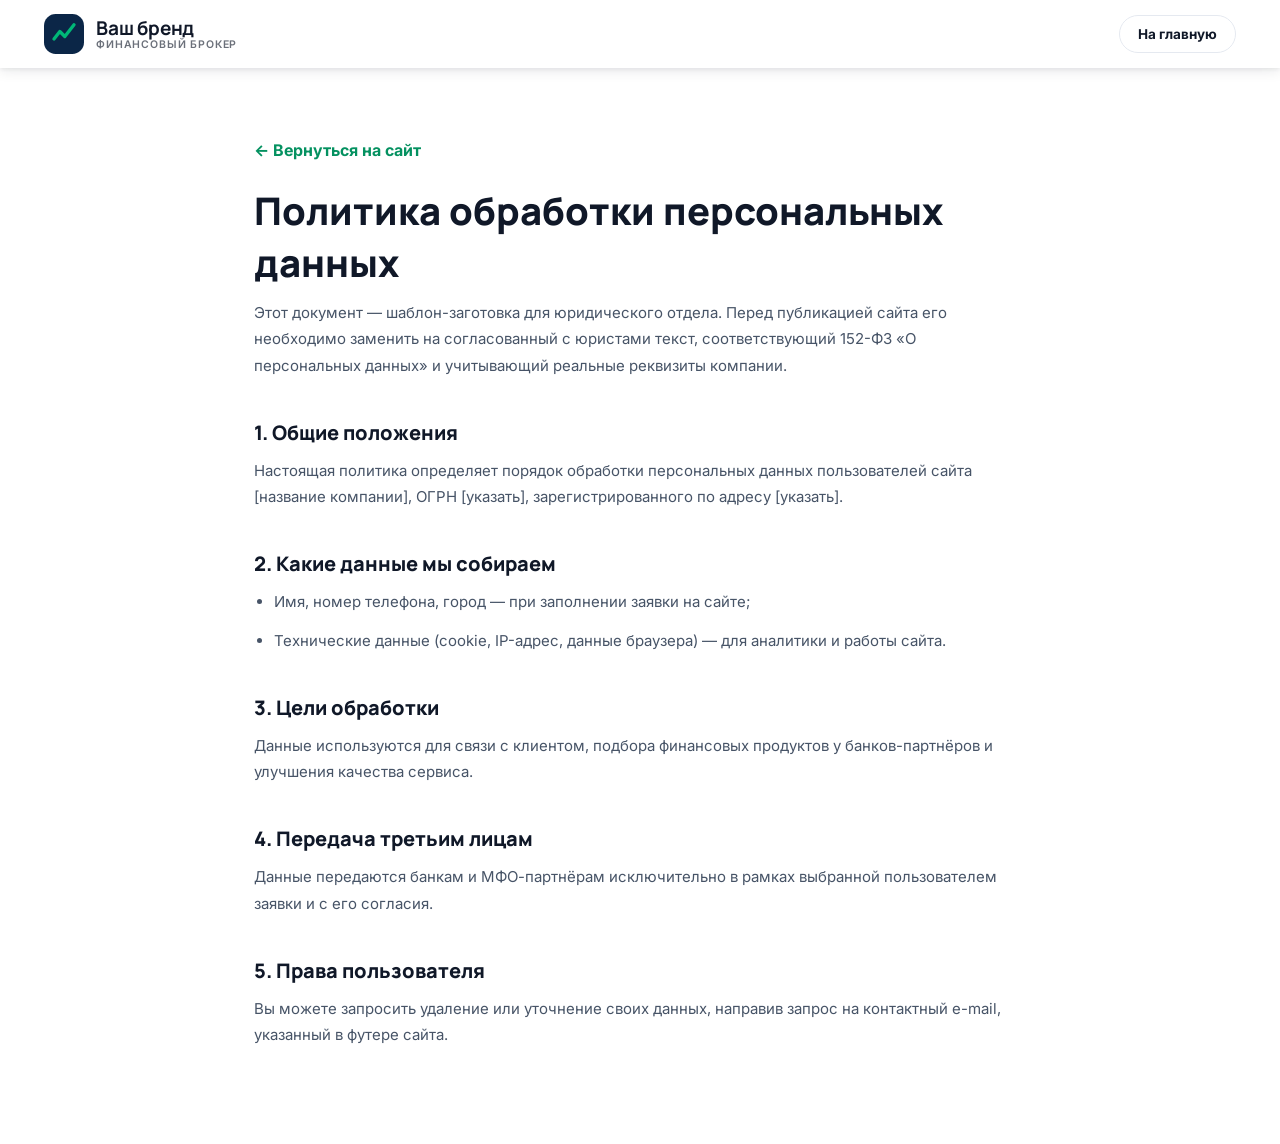
==== privacy.html @ 5a0577ce "Add brokerage website landing page Modern, functional landing page for a financial brokerage: intera" ====
<!doctype html>
<html lang="ru">
<head>
<meta charset="UTF-8">
<meta name="viewport" content="width=device-width, initial-scale=1">
<title>Политика конфиденциальности — Ваш бренд</title>
<meta name="robots" content="noindex">
<link href="https://fonts.googleapis.com/css2?family=Inter:wght@400;500;600;700;800&family=Manrope:wght@700;800&display=swap" rel="stylesheet">
<link rel="stylesheet" href="assets/css/styles.css">
<style>
  .legal-wrap{ max-width:820px; margin:0 auto; padding: calc(var(--header-h) + 56px) 24px 96px; }
  .legal-wrap h1{ font-family:var(--ff-heading); font-size:clamp(28px,4vw,38px); font-weight:800; }
  .legal-wrap h2{ font-family:var(--ff-heading); font-size:20px; font-weight:800; margin-top:40px; }
  .legal-wrap p, .legal-wrap li{ color:var(--c-text-soft); line-height:1.75; font-size:15px; margin-top:12px; }
  .legal-wrap ul{ padding-left:20px; list-style:disc; }
  .legal-back{ display:inline-flex; align-items:center; gap:8px; font-weight:700; color:var(--c-accent-dark); margin-bottom:24px; }
</style>
</head>
<body>
<header class="site-header is-scrolled">
  <div class="container">
    <a href="index.html" class="brand">
      <svg class="brand-mark" viewBox="0 0 48 48" aria-hidden="true"><rect width="48" height="48" rx="14" fill="#0b2647"/><path d="M12 30l7-9 6 6 11-14" stroke="#00b877" stroke-width="4" fill="none" stroke-linecap="round" stroke-linejoin="round"/></svg>
      <span class="brand-name"><b>Ваш бренд</b><span>финансовый брокер</span></span>
    </a>
    <a href="index.html" class="btn btn-ghost btn-sm">На главную</a>
  </div>
</header>

<div class="legal-wrap">
  <a href="index.html" class="legal-back">← Вернуться на сайт</a>
  <h1>Политика обработки персональных данных</h1>
  <p>Этот документ — шаблон-заготовка для юридического отдела. Перед публикацией сайта его необходимо заменить на согласованный с юристами текст, соответствующий 152-ФЗ «О персональных данных» и учитывающий реальные реквизиты компании.</p>

  <h2 id="consent">1. Общие положения</h2>
  <p>Настоящая политика определяет порядок обработки персональных данных пользователей сайта [название компании], ОГРН [указать], зарегистрированного по адресу [указать].</p>

  <h2>2. Какие данные мы собираем</h2>
  <ul>
    <li>Имя, номер телефона, город — при заполнении заявки на сайте;</li>
    <li>Технические данные (cookie, IP-адрес, данные браузера) — для аналитики и работы сайта.</li>
  </ul>

  <h2>3. Цели обработки</h2>
  <p>Данные используются для связи с клиентом, подбора финансовых продуктов у банков-партнёров и улучшения качества сервиса.</p>

  <h2>4. Передача третьим лицам</h2>
  <p>Данные передаются банкам и МФО-партнёрам исключительно в рамках выбранной пользователем заявки и с его согласия.</p>

  <h2>5. Права пользователя</h2>
  <p>Вы можете запросить удаление или уточнение своих данных, направив запрос на контактный e-mail, указанный в футере сайта.</p>
</div>
</body>
</html>
---- assets/css/styles.css ----
/* ==========================================================================
   Design tokens
   ========================================================================== */
:root{
  --c-bg: #ffffff;
  --c-bg-alt: #f5f7fb;
  --c-surface: #ffffff;
  --c-border: #e5e9f0;
  --c-text: #101828;
  --c-text-soft: #475467;
  --c-text-mute: #667085;

  --c-primary: #0b2647;
  --c-primary-soft: #12365f;
  --c-accent: #00b877;
  --c-accent-dark: #049160;
  --c-gold: #f2a900;
  --c-danger: #e0483e;

  --c-primary-rgb: 11,38,71;
  --c-accent-rgb: 0,184,119;

  --shadow-sm: 0 1px 2px rgba(16,24,40,.06), 0 1px 3px rgba(16,24,40,.08);
  --shadow-md: 0 4px 12px rgba(16,24,40,.08), 0 2px 4px rgba(16,24,40,.06);
  --shadow-lg: 0 12px 32px rgba(16,24,40,.14), 0 4px 10px rgba(16,24,40,.08);
  --shadow-glow: 0 0 0 4px rgba(0,184,119,.14);

  --radius-sm: 8px;
  --radius-md: 14px;
  --radius-lg: 22px;
  --radius-full: 999px;

  --ff-heading: 'Manrope', 'Inter', system-ui, -apple-system, sans-serif;
  --ff-body: 'Inter', system-ui, -apple-system, sans-serif;

  --container: 1240px;
  --header-h: 84px;

  --ease: cubic-bezier(.22,1,.36,1);
}

:root[data-theme="dark"]{
  --c-bg: #0a1220;
  --c-bg-alt: #0e1a2e;
  --c-surface: #101d33;
  --c-border: #1e2f4a;
  --c-text: #eef2f8;
  --c-text-soft: #b3c0d3;
  --c-text-mute: #8494ac;

  --shadow-sm: 0 1px 2px rgba(0,0,0,.3);
  --shadow-md: 0 4px 16px rgba(0,0,0,.35);
  --shadow-lg: 0 16px 40px rgba(0,0,0,.45);
}

@media (prefers-color-scheme: dark){
  :root:not([data-theme="light"]){
    --c-bg: #0a1220;
    --c-bg-alt: #0e1a2e;
    --c-surface: #101d33;
    --c-border: #1e2f4a;
    --c-text: #eef2f8;
    --c-text-soft: #b3c0d3;
    --c-text-mute: #8494ac;
    --shadow-sm: 0 1px 2px rgba(0,0,0,.3);
    --shadow-md: 0 4px 16px rgba(0,0,0,.35);
    --shadow-lg: 0 16px 40px rgba(0,0,0,.45);
  }
}

/* ==========================================================================
   Reset
   ========================================================================== */
*,*::before,*::after{ box-sizing: border-box; }
html{ scroll-behavior: smooth; }
body{
  margin:0;
  font-family: var(--ff-body);
  color: var(--c-text);
  background: var(--c-bg);
  -webkit-font-smoothing: antialiased;
  transition: background-color .3s var(--ease), color .3s var(--ease);
}
img,svg{ display:block; max-width:100%; }
a{ color: inherit; text-decoration:none; }
ul{ list-style:none; margin:0; padding:0; }
button{ font: inherit; cursor:pointer; border:none; background:none; color:inherit; }
input,select,textarea{ font: inherit; color: inherit; }
h1,h2,h3,h4,p{ margin:0; }
.container{ max-width: var(--container); margin-inline:auto; padding-inline: 24px; }

@media (prefers-reduced-motion: reduce){
  *{ animation-duration: .001ms !important; animation-iteration-count:1 !important; transition-duration:.001ms !important; scroll-behavior:auto !important; }
}

.skip-link{
  position:absolute; left:12px; top:-60px; z-index:1000;
  background:var(--c-accent); color:#fff; padding:12px 18px; border-radius:var(--radius-sm);
  transition: top .25s var(--ease);
  font-weight:600;
}
.skip-link:focus{ top:12px; }

/* ==========================================================================
   Typography helpers
   ========================================================================== */
.eyebrow{
  display:inline-flex; align-items:center; gap:8px;
  font-size:13px; font-weight:700; letter-spacing:.06em; text-transform:uppercase;
  color: var(--c-accent-dark);
  background: rgba(var(--c-accent-rgb),.1);
  padding:7px 14px; border-radius: var(--radius-full);
}
:root[data-theme="dark"] .eyebrow, @media (prefers-color-scheme: dark){ .eyebrow{ color:#3fe3a4; } }

h2.section-title{
  font-family: var(--ff-heading);
  font-size: clamp(28px, 4vw, 42px);
  line-height:1.15;
  font-weight: 800;
  letter-spacing:-.02em;
  color: var(--c-text);
  margin-top:14px;
}
.section-lead{
  font-size: 17px;
  color: var(--c-text-soft);
  max-width: 620px;
  line-height:1.6;
  margin-top:14px;
}
.section-head{
  max-width: 720px;
  margin-bottom: 52px;
}
.section-head.center{ margin-inline:auto; text-align:center; }
.section-head.center .section-lead{ margin-inline:auto; }

section{ padding: 96px 0; position:relative; }
@media (max-width:720px){ section{ padding:64px 0; } }

/* ==========================================================================
   Buttons
   ========================================================================== */
.btn{
  display:inline-flex; align-items:center; justify-content:center; gap:10px;
  padding:15px 26px; border-radius: var(--radius-full);
  font-weight:700; font-size:15px; white-space:nowrap;
  transition: transform .25s var(--ease), box-shadow .25s var(--ease), background-color .2s, color .2s;
  will-change: transform;
}
.btn:active{ transform: scale(.97); }
.btn-primary{
  background: var(--c-accent); color:#fff;
  box-shadow: 0 8px 20px rgba(var(--c-accent-rgb),.35);
}
.btn-primary:hover{ background: var(--c-accent-dark); box-shadow: 0 10px 26px rgba(var(--c-accent-rgb),.45); transform: translateY(-2px); }
.btn-ghost{
  background: transparent; color: var(--c-text); border:1.5px solid var(--c-border);
}
.btn-ghost:hover{ border-color: var(--c-accent); color: var(--c-accent-dark); }
.btn-light{ background: rgba(255,255,255,.14); color:#fff; border:1.5px solid rgba(255,255,255,.35); }
.btn-light:hover{ background: rgba(255,255,255,.22); }
.btn-sm{ padding:10px 18px; font-size:13.5px; }
.btn-block{ width:100%; }
.btn[disabled]{ opacity:.55; cursor:not-allowed; transform:none !important; }

.icon{ width:1em; height:1em; stroke: currentColor; fill:none; stroke-width:1.8; stroke-linecap:round; stroke-linejoin:round; flex-shrink:0; }

/* ==========================================================================
   Header
   ========================================================================== */
.site-header{
  position: fixed; inset-inline:0; top:0; z-index:900;
  height: var(--header-h);
  display:flex; align-items:center;
  background: rgba(var(--c-primary-rgb),0);
  transition: background-color .35s var(--ease), box-shadow .35s var(--ease), height .3s var(--ease), backdrop-filter .3s;
}
.site-header .container{ display:flex; align-items:center; justify-content:space-between; gap:24px; width:100%; }
.site-header.is-scrolled{
  height: 68px;
  background: rgba(10,18,32,.72);
  backdrop-filter: blur(14px) saturate(140%);
  box-shadow: var(--shadow-md);
}
:root:not([data-theme="dark"]) .site-header.is-scrolled{ background: rgba(255,255,255,.78); }

.brand{ display:flex; align-items:center; gap:12px; font-weight:800; font-size:19px; color:#fff; letter-spacing:-.01em; }
.site-header:not(.is-scrolled) .brand{ color:#fff; }
.site-header.is-scrolled .brand{ color: var(--c-text); }
.brand-mark{ width:40px; height:40px; flex-shrink:0; }
.brand-name{ display:flex; flex-direction:column; line-height:1.1; }
.brand-name b{ font-family: var(--ff-heading); }
.brand-name span{ font-size:10.5px; font-weight:600; letter-spacing:.08em; text-transform:uppercase; opacity:.62; }

.nav-desktop{ display:flex; align-items:center; gap:2px; }
.nav-desktop a{
  padding:10px 15px; border-radius: var(--radius-full); font-size:14.5px; font-weight:600;
  color: rgba(255,255,255,.86); transition: background-color .2s, color .2s;
}
.site-header.is-scrolled .nav-desktop a{ color: var(--c-text-soft); }
.nav-desktop a:hover{ background: rgba(255,255,255,.12); color:#fff; }
.site-header.is-scrolled .nav-desktop a:hover{ background: rgba(var(--c-accent-rgb),.1); color: var(--c-accent-dark); }

.header-actions{ display:flex; align-items:center; gap:10px; }
.header-phone{ display:flex; flex-direction:column; align-items:flex-end; margin-right:6px; }
.header-phone a{ font-weight:800; font-size:15px; color:#fff; }
.site-header.is-scrolled .header-phone a{ color: var(--c-text); }
.header-phone small{ font-size:11px; color:rgba(255,255,255,.65); }
.site-header.is-scrolled .header-phone small{ color: var(--c-text-mute); }

.theme-toggle, .menu-toggle{
  width:42px; height:42px; border-radius:50%;
  display:flex; align-items:center; justify-content:center;
  color:#fff; background: rgba(255,255,255,.12);
  transition: background-color .2s;
}
.site-header.is-scrolled .theme-toggle, .site-header.is-scrolled .menu-toggle{ color: var(--c-text); background: rgba(var(--c-primary-rgb),.06); }
.theme-toggle:hover, .menu-toggle:hover{ background: rgba(255,255,255,.22); }
.site-header.is-scrolled .theme-toggle:hover, .site-header.is-scrolled .menu-toggle:hover{ background: rgba(var(--c-primary-rgb),.12); }
.theme-toggle .icon-moon{ display:none; }
:root[data-theme="dark"] .theme-toggle .icon-sun{ display:none; }
:root[data-theme="dark"] .theme-toggle .icon-moon{ display:block; }

.menu-toggle{ display:none; }

.scroll-progress{ position: fixed; top:0; left:0; height:3px; background: linear-gradient(90deg, var(--c-accent), var(--c-gold)); z-index:1000; width:0%; }

/* Mobile nav */
.nav-mobile{
  position: fixed; inset:0; z-index:950; background: var(--c-bg);
  display:flex; flex-direction:column; padding: 24px;
  transform: translateY(-100%); transition: transform .4s var(--ease);
}
.nav-mobile.is-open{ transform: translateY(0); }
.nav-mobile-top{ display:flex; justify-content:space-between; align-items:center; margin-bottom:32px; }
.nav-mobile a{ font-size:22px; font-weight:700; padding:14px 0; border-bottom:1px solid var(--c-border); }
.nav-mobile .header-phone{ align-items:flex-start; margin-top:24px; }
.nav-mobile .header-phone a{ color:var(--c-text); font-size:20px; }
.nav-mobile .header-phone small{ color: var(--c-text-mute); }

@media (max-width: 960px){
  .nav-desktop, .header-phone{ display:none; }
  .menu-toggle{ display:flex; }
}
@media (max-width: 560px){
  .header-apply-btn{ display:none; }
}

/* ==========================================================================
   Hero
   ========================================================================== */
.hero{
  position:relative; overflow:hidden;
  padding: calc(var(--header-h) + 64px) 0 100px;
  background: radial-gradient(ellipse 120% 90% at 20% -10%, #163a63 0%, var(--c-primary) 46%, #061426 100%);
  color:#fff;
}
.hero-blob{ position:absolute; border-radius:50%; filter: blur(70px); opacity:.35; pointer-events:none; }
.hero-blob.b1{ width:520px; height:520px; background: var(--c-accent); top:-160px; right:-120px; animation: float1 14s ease-in-out infinite; }
.hero-blob.b2{ width:380px; height:380px; background: var(--c-gold); bottom:-140px; left:-80px; opacity:.22; animation: float2 18s ease-in-out infinite; }
@keyframes float1{ 0%,100%{ transform:translate(0,0);} 50%{ transform:translate(-30px,40px);} }
@keyframes float2{ 0%,100%{ transform:translate(0,0);} 50%{ transform:translate(40px,-30px);} }

.hero .container{ display:grid; grid-template-columns: 1.1fr .9fr; gap:56px; align-items:center; position:relative; z-index:2; }
@media (max-width: 960px){
  .hero .container{ grid-template-columns: 1fr; gap:40px; }
  .hero-panel{ max-width: 460px; }
}
.hero-copy h1{
  font-family: var(--ff-heading); font-weight:800; letter-spacing:-.03em;
  font-size: clamp(34px, 4.6vw, 58px); line-height:1.08; margin-top:20px;
}
.hero-copy h1 em{ font-style:normal; color: #3fe3a4; background: linear-gradient(180deg, transparent 62%, rgba(63,227,164,.35) 62%); }
.hero-copy p{ margin-top:22px; font-size:18px; line-height:1.65; color: rgba(255,255,255,.82); max-width: 540px; }
.hero-cta{ display:flex; gap:14px; margin-top:34px; flex-wrap:wrap; }
.hero-trust{ display:flex; gap:28px; margin-top:44px; flex-wrap:wrap; }
.hero-trust div{ display:flex; flex-direction:column; }
.hero-trust b{ font-family: var(--ff-heading); font-size:26px; font-weight:800; color:#fff; }
.hero-trust span{ font-size:13px; color: rgba(255,255,255,.6); margin-top:2px; }

.hero-panel{
  background: rgba(255,255,255,.06); border:1px solid rgba(255,255,255,.14);
  border-radius: var(--radius-lg); padding:28px; backdrop-filter: blur(18px);
  box-shadow: var(--shadow-lg);
  animation: rise .9s var(--ease) both;
}
@keyframes rise{ from{ opacity:0; transform: translateY(24px);} to{ opacity:1; transform:translateY(0);} }
.hero-panel-head{ display:flex; align-items:center; justify-content:space-between; margin-bottom:18px; }
.hero-panel-head span{ font-size:13px; color:rgba(255,255,255,.6); font-weight:600; }
.hero-panel-row{ display:flex; align-items:center; justify-content:space-between; padding:14px 0; border-bottom:1px dashed rgba(255,255,255,.14); }
.hero-panel-row:last-of-type{ border-bottom:none; }
.hero-panel-row .name{ display:flex; align-items:center; gap:12px; font-weight:700; font-size:14.5px; }
.hero-panel-row .badge{
  width:38px; height:38px; border-radius:11px; display:flex; align-items:center; justify-content:center;
  background: rgba(255,255,255,.1); color:#3fe3a4;
}
.hero-panel-row .rate{ font-weight:800; color:#3fe3a4; font-size:14.5px; }
.hero-panel-foot{ margin-top:18px; display:flex; align-items:center; gap:10px; font-size:13px; color: rgba(255,255,255,.65); }
.hero-panel-foot .icon{ color:#3fe3a4; }

/* ==========================================================================
   Marquee / trust strip
   ========================================================================== */
.trust-strip{ background: var(--c-bg-alt); padding: 28px 0; border-bottom:1px solid var(--c-border); overflow:hidden; }
.trust-strip p{ text-align:center; font-size:12.5px; font-weight:700; letter-spacing:.08em; text-transform:uppercase; color: var(--c-text-mute); margin-bottom:18px; }
.marquee{ display:flex; width:max-content; gap:64px; animation: scroll-x 32s linear infinite; }
.marquee-group{ display:flex; gap:64px; align-items:center; }
.marquee-item{ display:flex; align-items:center; gap:10px; font-weight:800; font-size:15px; color: var(--c-text-mute); white-space:nowrap; }
.marquee-item .icon{ width:20px; height:20px; color: var(--c-accent); }
@keyframes scroll-x{ from{ transform: translateX(0);} to{ transform: translateX(-50%);} }
.trust-strip:hover .marquee{ animation-play-state: paused; }

/* ==========================================================================
   Stats
   ========================================================================== */
.stats{ padding: 72px 0; }
.stats-grid{ display:grid; grid-template-columns:repeat(4,1fr); gap:24px; }
.stat-card{
  background: var(--c-surface); border:1px solid var(--c-border); border-radius: var(--radius-lg);
  padding:28px 24px; text-align:center; box-shadow: var(--shadow-sm);
  transition: transform .3s var(--ease), box-shadow .3s var(--ease);
}
.stat-card:hover{ transform: translateY(-6px); box-shadow: var(--shadow-md); }
.stat-card .num{ font-family: var(--ff-heading); font-size: clamp(30px,4vw,40px); font-weight:800; color: var(--c-accent-dark); }
.stat-card .lbl{ margin-top:8px; font-size:14px; color: var(--c-text-soft); font-weight:600; }
@media (max-width:860px){ .stats-grid{ grid-template-columns:repeat(2,1fr); } }

/* ==========================================================================
   Services
   ========================================================================== */
.services-grid{ display:grid; grid-template-columns: repeat(4,1fr); gap:22px; }
.service-card{
  background: var(--c-surface); border:1px solid var(--c-border); border-radius: var(--radius-lg);
  padding:30px 26px; box-shadow: var(--shadow-sm);
  transition: transform .35s var(--ease), box-shadow .35s var(--ease), border-color .3s;
  position:relative; overflow:hidden;
}
.service-card::before{
  content:""; position:absolute; inset:0; opacity:0; transition:opacity .3s;
  background: linear-gradient(160deg, rgba(var(--c-accent-rgb),.08), transparent 60%);
}
.service-card:hover{ transform: translateY(-8px); box-shadow: var(--shadow-md); border-color: rgba(var(--c-accent-rgb),.35); }
.service-card:hover::before{ opacity:1; }
.service-icon{
  width:54px; height:54px; border-radius:16px; display:flex; align-items:center; justify-content:center;
  background: linear-gradient(150deg, rgba(var(--c-accent-rgb),.14), rgba(var(--c-accent-rgb),.05));
  color: var(--c-accent-dark); margin-bottom:20px; position:relative; z-index:1;
}
.service-icon .icon{ width:26px; height:26px; }
.service-card h3{ font-family: var(--ff-heading); font-size:19px; font-weight:800; position:relative; z-index:1; }
.service-card p{ margin-top:10px; font-size:14.5px; color: var(--c-text-soft); line-height:1.6; position:relative; z-index:1; }
.service-card .service-link{ margin-top:16px; display:inline-flex; align-items:center; gap:6px; font-weight:700; font-size:14px; color: var(--c-accent-dark); position:relative; z-index:1; }
.service-card .service-link .icon{ width:16px; height:16px; transition: transform .25s var(--ease); }
.service-card:hover .service-link .icon{ transform: translateX(4px); }

@media (max-width:1080px){ .services-grid{ grid-template-columns:repeat(2,1fr);} }
@media (max-width:560px){ .services-grid{ grid-template-columns:1fr;} }

/* ==========================================================================
   Calculator
   ========================================================================== */
.calc-section{ background: var(--c-bg-alt); }
.calculator{
  display:grid; grid-template-columns: 1.05fr .95fr; gap:0;
  background: var(--c-surface); border-radius: var(--radius-lg); overflow:hidden;
  box-shadow: var(--shadow-lg); border:1px solid var(--c-border);
}
.calc-form{ padding:44px; }
.calc-field{ margin-bottom:30px; }
.calc-field-head{ display:flex; justify-content:space-between; align-items:baseline; margin-bottom:12px; }
.calc-field-head label{ font-weight:700; font-size:15px; }
.calc-field-head output{ font-family: var(--ff-heading); font-weight:800; color: var(--c-accent-dark); font-size:17px; }
input[type="range"]{
  width:100%; height:6px; border-radius:99px; background: var(--c-border);
  appearance:none; -webkit-appearance:none; outline:none;
}
input[type="range"]::-webkit-slider-thumb{
  -webkit-appearance:none; width:24px; height:24px; border-radius:50%;
  background: var(--c-accent); border:4px solid #fff; box-shadow: 0 2px 8px rgba(0,0,0,.25); cursor:pointer;
}
input[type="range"]::-moz-range-thumb{
  width:24px; height:24px; border-radius:50%; background: var(--c-accent); border:4px solid #fff; box-shadow: 0 2px 8px rgba(0,0,0,.25); cursor:pointer;
}
.calc-range-labels{ display:flex; justify-content:space-between; margin-top:8px; font-size:12.5px; color: var(--c-text-mute); }
.calc-type-toggle{ display:flex; gap:8px; margin-bottom:32px; flex-wrap:wrap; }
.calc-type-toggle button{
  padding:10px 16px; border-radius: var(--radius-full); border:1.5px solid var(--c-border); font-weight:700; font-size:13.5px;
  color: var(--c-text-soft); transition: all .2s;
}
.calc-type-toggle button.active{ background: var(--c-primary); border-color: var(--c-primary); color:#fff; }

.calc-result{
  background: linear-gradient(160deg, var(--c-primary) 0%, #06182e 100%);
  color:#fff; padding:44px; display:flex; flex-direction:column; justify-content:center; position:relative; overflow:hidden;
}
.calc-result::after{ content:""; position:absolute; width:280px; height:280px; background: var(--c-accent); opacity:.18; filter:blur(60px); border-radius:50%; top:-80px; right:-80px; }
.calc-result-main{ position:relative; z-index:1; }
.calc-result-main span{ font-size:13.5px; color: rgba(255,255,255,.65); font-weight:600; text-transform:uppercase; letter-spacing:.05em; }
.calc-result-main .amount{ font-family: var(--ff-heading); font-size: clamp(36px,4.2vw,52px); font-weight:800; margin-top:10px; }
.calc-result-list{ margin-top:28px; display:flex; flex-direction:column; gap:14px; position:relative; z-index:1; }
.calc-result-list div{ display:flex; justify-content:space-between; padding-bottom:14px; border-bottom:1px solid rgba(255,255,255,.14); font-size:14.5px; }
.calc-result-list div b{ font-weight:800; }
.calc-bar{ height:10px; border-radius:99px; background: rgba(255,255,255,.14); margin-top:24px; overflow:hidden; display:flex; position:relative; z-index:1; }
.calc-bar span{ height:100%; background: linear-gradient(90deg, var(--c-accent), #3fe3a4); border-radius:99px 0 0 99px; transition: width .4s var(--ease); }
.calc-bar-legend{ display:flex; justify-content:space-between; margin-top:10px; font-size:12px; color: rgba(255,255,255,.6); position:relative; z-index:1; }
.calc-result .btn{ margin-top:30px; position:relative; z-index:1; }

@media (max-width: 900px){ .calculator{ grid-template-columns:1fr; } .calc-form,.calc-result{ padding:30px; } }

/* ==========================================================================
   Steps / How it works
   ========================================================================== */
.steps{ display:grid; grid-template-columns: repeat(4,1fr); gap:24px; counter-reset: step; }
.step-card{ position:relative; padding: 32px 24px 24px; }
.step-card .step-num{
  font-family: var(--ff-heading); font-weight:800; font-size:52px; color: rgba(var(--c-accent-rgb),.16);
  position:absolute; top:0; right:12px; line-height:1;
}
.step-card .step-icon{
  width:52px; height:52px; border-radius:15px; background: var(--c-primary); color:#3fe3a4;
  display:flex; align-items:center; justify-content:center; margin-bottom:20px;
}
.step-card h3{ font-family: var(--ff-heading); font-size:18px; font-weight:800; }
.step-card p{ margin-top:10px; font-size:14.5px; color: var(--c-text-soft); line-height:1.6; }
.steps-connector{ position:absolute; top:26px; left:0; right:0; height:2px; background: repeating-linear-gradient(90deg, var(--c-border) 0 8px, transparent 8px 16px); z-index:0; }
@media (max-width:1080px){ .steps{ grid-template-columns:repeat(2,1fr);} }
@media (max-width:560px){ .steps{ grid-template-columns:1fr;} }

/* ==========================================================================
   Comparison table
   ========================================================================== */
.compare-wrap{ overflow-x:auto; border-radius: var(--radius-lg); box-shadow: var(--shadow-md); border:1px solid var(--c-border); }
table.compare{ width:100%; border-collapse:collapse; min-width:640px; background: var(--c-surface); }
table.compare th, table.compare td{ padding:20px 22px; text-align:center; border-bottom:1px solid var(--c-border); font-size:14.5px; }
table.compare thead th{ background: var(--c-bg-alt); font-size:13px; text-transform:uppercase; letter-spacing:.04em; color: var(--c-text-mute); font-weight:700; }
table.compare td:first-child, table.compare th:first-child{ text-align:left; font-weight:700; color: var(--c-text); }
table.compare th.us{ color: var(--c-accent-dark); position:relative; }
table.compare td.us{ background: rgba(var(--c-accent-rgb),.06); font-weight:700; }
table.compare tr:last-child td{ border-bottom:none; }
.compare-badge{ display:inline-block; background: var(--c-accent); color:#fff; font-size:11px; font-weight:800; padding:3px 10px; border-radius:99px; margin-left:8px; vertical-align:middle; }
.icon-yes, .icon-no{ fill:none; stroke:currentColor; stroke-width:2; stroke-linecap:round; stroke-linejoin:round; }
.icon-yes{ color: var(--c-accent-dark); width:20px; height:20px; margin-inline:auto; }
.icon-no{ color: var(--c-text-mute); width:20px; height:20px; margin-inline:auto; opacity:.5; }

/* ==========================================================================
   Eco / sustainability band
   ========================================================================== */
.eco-band{
  background: linear-gradient(120deg, #04351f, #0a2e22 55%, #04351f);
  color:#fff; border-radius: var(--radius-lg); padding:52px; display:grid; grid-template-columns: 1fr 1fr; gap:40px; align-items:center;
  position:relative; overflow:hidden;
}
.eco-band::before{ content:""; position:absolute; inset:0; background: radial-gradient(circle at 85% 20%, rgba(63,227,164,.25), transparent 55%); }
.eco-band-list{ display:flex; flex-direction:column; gap:18px; position:relative; z-index:1; }
.eco-band-list div{ display:flex; gap:14px; align-items:flex-start; }
.eco-band-list .icon{ color:#3fe3a4; width:22px; height:22px; margin-top:2px; }
.eco-band-list b{ font-size:15px; }
.eco-band-list p{ font-size:13.5px; color: rgba(255,255,255,.68); margin-top:2px; }
.eco-band-copy{ position:relative; z-index:1; }
.eco-band-copy .eyebrow{ background: rgba(63,227,164,.16); color:#3fe3a4; }
.eco-band-copy h2{ font-family: var(--ff-heading); font-size: clamp(24px,3vw,32px); font-weight:800; margin-top:16px; line-height:1.2; }
.eco-band-copy p{ margin-top:14px; color: rgba(255,255,255,.72); line-height:1.65; }
@media (max-width:860px){ .eco-band{ grid-template-columns:1fr; padding:34px; } }

/* ==========================================================================
   Testimonials
   ========================================================================== */
.testi-track-wrap{ overflow:hidden; }
.testi-track{ display:flex; gap:24px; transition: transform .5s var(--ease); }
.testi-card{
  flex: 0 0 calc(33.333% - 16px); background: var(--c-surface); border:1px solid var(--c-border);
  border-radius: var(--radius-lg); padding:30px; box-shadow: var(--shadow-sm);
}
.testi-stars{ display:flex; gap:4px; color: var(--c-gold); }
.testi-stars .icon{ width:16px; height:16px; fill:currentColor; }
.testi-card p.quote{ margin-top:16px; font-size:15px; line-height:1.7; color: var(--c-text-soft); min-height:130px; }
.testi-person{ display:flex; align-items:center; gap:12px; margin-top:20px; }
.testi-avatar{
  width:46px; height:46px; border-radius:50%; display:flex; align-items:center; justify-content:center;
  background: var(--c-primary); color:#3fe3a4; font-weight:800; font-family: var(--ff-heading);
}
.testi-person b{ display:block; font-size:14.5px; }
.testi-person span{ font-size:12.5px; color: var(--c-text-mute); }
.testi-nav{ display:flex; justify-content:center; gap:12px; margin-top:36px; }
.testi-nav button{
  width:44px; height:44px; border-radius:50%; border:1.5px solid var(--c-border);
  display:flex; align-items:center; justify-content:center; transition: all .2s;
}
.testi-nav button:hover{ border-color: var(--c-accent); color: var(--c-accent-dark); }
@media (max-width:960px){ .testi-card{ flex-basis:calc(50% - 12px);} }
@media (max-width:640px){ .testi-card{ flex-basis:100%;} }

/* ==========================================================================
   FAQ
   ========================================================================== */
.faq-list{ max-width:820px; margin-inline:auto; display:flex; flex-direction:column; gap:14px; }
.faq-item{ background: var(--c-surface); border:1px solid var(--c-border); border-radius: var(--radius-md); overflow:hidden; }
.faq-q{ width:100%; display:flex; justify-content:space-between; align-items:center; gap:16px; padding:22px 24px; text-align:left; font-weight:700; font-size:16px; }
.faq-q .icon{ flex-shrink:0; transition: transform .3s var(--ease); color: var(--c-accent-dark); }
.faq-item[data-open="true"] .faq-q .icon{ transform: rotate(45deg); }
.faq-a{ max-height:0; overflow:hidden; transition: max-height .35s var(--ease); }
.faq-a-inner{ padding: 0 24px 24px; font-size:14.5px; color: var(--c-text-soft); line-height:1.7; }

/* ==========================================================================
   Application form
   ========================================================================== */
.apply-section{
  background: linear-gradient(160deg, var(--c-primary), #071829);
  color:#fff;
}
.apply-grid{ display:grid; grid-template-columns: .85fr 1.15fr; gap:56px; align-items:flex-start; }
.apply-copy .section-lead{ color: rgba(255,255,255,.7); }
.apply-benefits{ margin-top:28px; display:flex; flex-direction:column; gap:16px; }
.apply-benefits div{ display:flex; gap:12px; align-items:flex-start; font-size:14.5px; color: rgba(255,255,255,.82); }
.apply-benefits .icon{ color:#3fe3a4; width:20px; height:20px; margin-top:2px; flex-shrink:0; }

.apply-card{ background: var(--c-surface); color: var(--c-text); border-radius: var(--radius-lg); padding:36px; box-shadow: var(--shadow-lg); }
.apply-progress{ display:flex; align-items:center; gap:8px; margin-bottom:28px; }
.apply-progress .dot{ flex:1; height:5px; border-radius:99px; background: var(--c-border); }
.apply-progress .dot.active{ background: var(--c-accent); }
.form-step{ display:none; }
.form-step.active{ display:block; animation: fadeIn .35s var(--ease); }
@keyframes fadeIn{ from{ opacity:0; transform: translateX(12px);} to{ opacity:1; transform:translateX(0);} }

.form-row{ margin-bottom:20px; }
.form-row label{ display:block; font-size:13.5px; font-weight:700; margin-bottom:8px; color: var(--c-text-soft); }
.form-row input, .form-row select{
  width:100%; padding:13px 16px; border-radius: var(--radius-sm); border:1.5px solid var(--c-border);
  background: var(--c-bg); color: var(--c-text); transition: border-color .2s, box-shadow .2s;
}
.form-row input:focus, .form-row select:focus{ outline:none; border-color: var(--c-accent); box-shadow: var(--shadow-glow); }
.form-row input.invalid{ border-color: var(--c-danger); }
.form-row .err{ font-size:12.5px; color: var(--c-danger); margin-top:6px; display:none; }
.form-row.has-error .err{ display:block; }
.form-grid-2{ display:grid; grid-template-columns:1fr 1fr; gap:16px; }
.chip-group{ display:flex; gap:10px; flex-wrap:wrap; }
.chip{ padding:11px 16px; border-radius: var(--radius-full); border:1.5px solid var(--c-border); font-size:13.5px; font-weight:700; color: var(--c-text-soft); }
.chip.active{ background: var(--c-primary); border-color: var(--c-primary); color:#fff; }
.form-actions{ display:flex; gap:12px; margin-top:8px; }
.consent{ display:flex; gap:10px; align-items:flex-start; font-size:12.5px; color: var(--c-text-mute); margin-top:18px; line-height:1.6; }
.consent input{ margin-top:3px; accent-color: var(--c-accent); }
.consent a{ color: var(--c-accent-dark); font-weight:600; }

.form-success{ text-align:center; padding: 20px 0; }
.form-success .icon-wrap{
  width:76px; height:76px; border-radius:50%; background: rgba(var(--c-accent-rgb),.12); color: var(--c-accent);
  display:flex; align-items:center; justify-content:center; margin: 0 auto 20px;
}
.form-success .icon-wrap .icon{ width:38px; height:38px; }
.form-success h3{ font-family: var(--ff-heading); font-size:22px; font-weight:800; }
.form-success p{ margin-top:10px; color: var(--c-text-soft); font-size:14.5px; }

@media (max-width:960px){ .apply-grid{ grid-template-columns:1fr; } }
@media (max-width:520px){ .form-grid-2{ grid-template-columns:1fr; } }

/* ==========================================================================
   Footer
   ========================================================================== */
.site-footer{ background: #060f1c; color: rgba(255,255,255,.72); padding: 72px 0 28px; }
.footer-grid{ display:grid; grid-template-columns: 1.4fr 1fr 1fr 1.2fr; gap:40px; }
.footer-brand .brand{ color:#fff; }
.footer-brand p{ margin-top:18px; font-size:14px; line-height:1.7; max-width:320px; color: rgba(255,255,255,.55); }
.footer-social{ display:flex; gap:10px; margin-top:22px; }
.footer-social a{ width:38px; height:38px; border-radius:50%; border:1px solid rgba(255,255,255,.18); display:flex; align-items:center; justify-content:center; transition: all .2s; }
.footer-social a:hover{ background: var(--c-accent); border-color: var(--c-accent); }
.footer-col h4{ color:#fff; font-size:14.5px; font-weight:800; margin-bottom:18px; }
.footer-col ul{ display:flex; flex-direction:column; gap:12px; }
.footer-col a, .footer-col span{ font-size:14px; color: rgba(255,255,255,.6); transition: color .2s; }
.footer-col a:hover{ color:#3fe3a4; }
.footer-contact li{ display:flex; gap:10px; align-items:flex-start; font-size:14px; }
.footer-contact .icon{ width:17px; height:17px; margin-top:3px; color:#3fe3a4; flex-shrink:0; }
.footer-bottom{ margin-top:56px; padding-top:26px; border-top:1px solid rgba(255,255,255,.1); display:flex; justify-content:space-between; flex-wrap:wrap; gap:12px; font-size:12.5px; color: rgba(255,255,255,.42); }
.footer-bottom a{ color: rgba(255,255,255,.42); }
.footer-bottom a:hover{ color:#fff; }
.footer-legal{ display:flex; gap:18px; flex-wrap:wrap; }
@media (max-width:900px){ .footer-grid{ grid-template-columns:1fr 1fr; } }
@media (max-width:560px){ .footer-grid{ grid-template-columns:1fr; } }

/* ==========================================================================
   Floating elements
   ========================================================================== */
.float-cta{
  position: fixed; right:24px; bottom:24px; z-index:800;
  display:flex; flex-direction:column; align-items:flex-end; gap:12px;
}
.float-btn{
  width:58px; height:58px; border-radius:50%; background: var(--c-accent); color:#fff;
  display:flex; align-items:center; justify-content:center; box-shadow: 0 10px 26px rgba(var(--c-accent-rgb),.4);
  transition: transform .25s var(--ease), opacity .25s;
}
.float-btn:hover{ transform: scale(1.08); }
.float-btn .icon{ width:24px; height:24px; }
#backToTop{ background:#fff; color: var(--c-primary); border:1px solid var(--c-border); opacity:0; pointer-events:none; transform: translateY(10px); }
#backToTop.show{ opacity:1; pointer-events:auto; transform:translateY(0); }

.cookie-banner{
  position: fixed; left:24px; right:24px; bottom:24px; z-index:1200; max-width:560px;
  background: var(--c-surface); border:1px solid var(--c-border); border-radius: var(--radius-lg);
  padding:22px 24px; box-shadow: var(--shadow-lg);
  display:flex; flex-direction:column; gap:14px;
  transform: translateY(140%); transition: transform .5s var(--ease);
}
.cookie-banner.show{ transform: translateY(0); }
.cookie-banner p{ font-size:13.5px; color: var(--c-text-soft); line-height:1.6; }
.cookie-banner p a{ color: var(--c-accent-dark); font-weight:600; }
.cookie-actions{ display:flex; gap:10px; }

/* ==========================================================================
   Reveal-on-scroll
   ========================================================================== */
.reveal{ opacity:0; transform: translateY(28px); transition: opacity .7s var(--ease), transform .7s var(--ease); }
.reveal.in{ opacity:1; transform: translateY(0); }
.reveal-stagger.in > *{ transition-delay: calc(var(--i, 0) * 80ms); }

/* Utility */
.text-center{ text-align:center; }
.mt-lg{ margin-top:56px; }
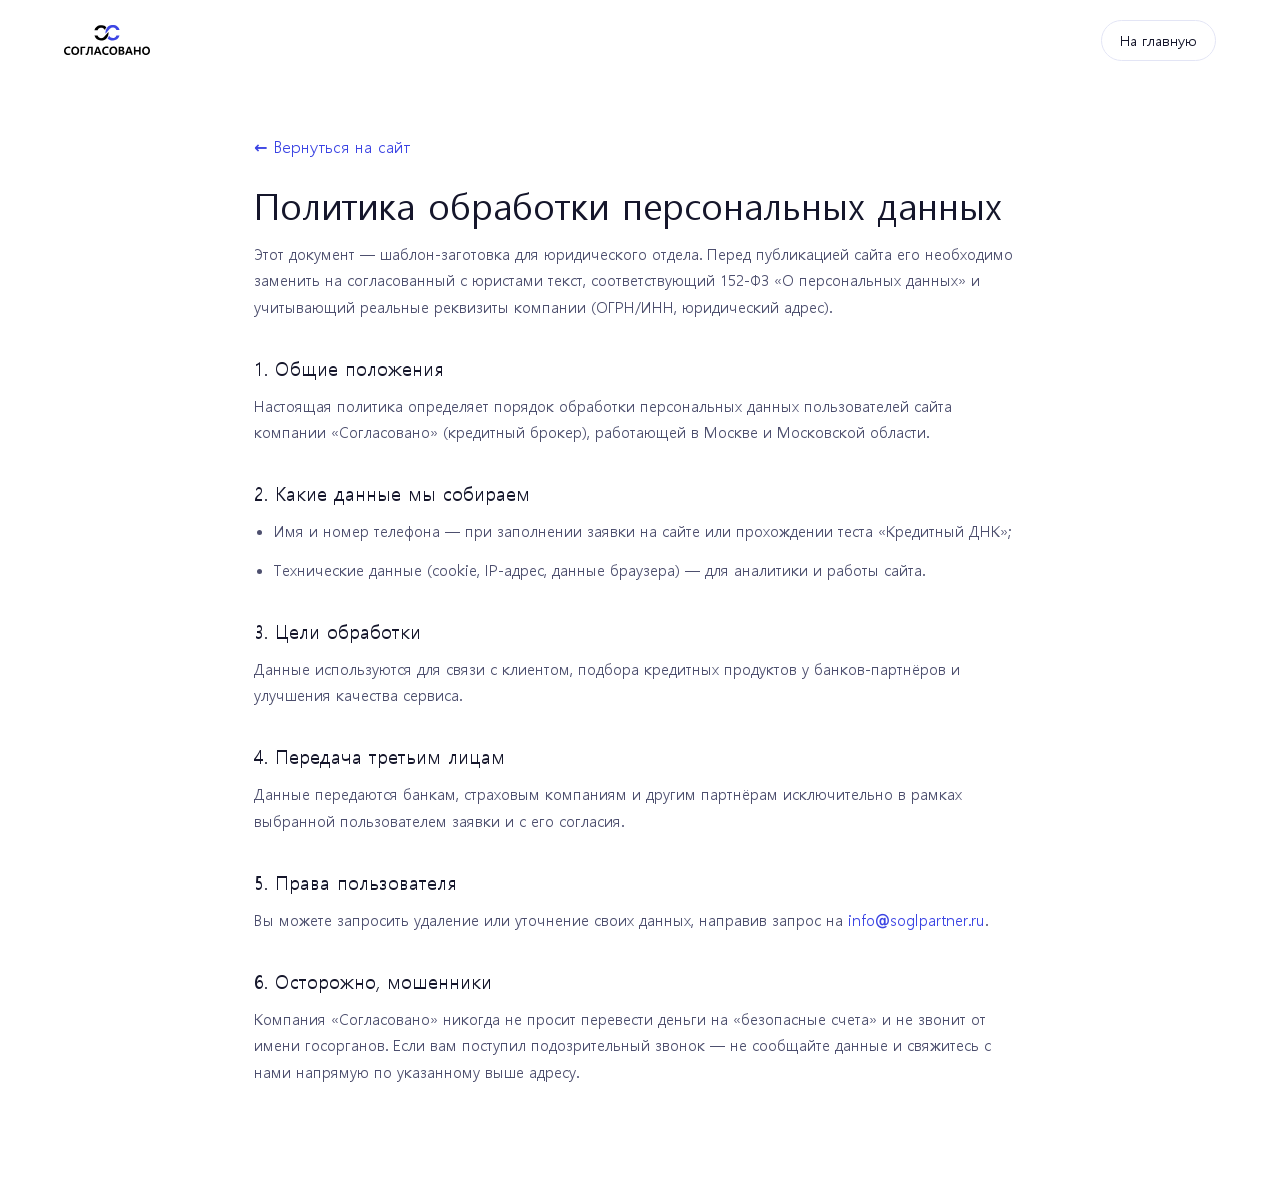
==== commit 60843d0c: "Rebuild site from client's approved brand materials Replace the earlier placeholder concept with the" ====
--- a/privacy.html
+++ b/privacy.html
@@ -3,26 +3,23 @@
 <head>
 <meta charset="UTF-8">
 <meta name="viewport" content="width=device-width, initial-scale=1">
-<title>Политика конфиденциальности — Ваш бренд</title>
+<title>Политика конфиденциальности — Согласовано</title>
 <meta name="robots" content="noindex">
-<link href="https://fonts.googleapis.com/css2?family=Inter:wght@400;500;600;700;800&family=Manrope:wght@700;800&display=swap" rel="stylesheet">
+<link rel="icon" href="assets/img/logo.svg">
 <link rel="stylesheet" href="assets/css/styles.css">
 <style>
   .legal-wrap{ max-width:820px; margin:0 auto; padding: calc(var(--header-h) + 56px) 24px 96px; }
-  .legal-wrap h1{ font-family:var(--ff-heading); font-size:clamp(28px,4vw,38px); font-weight:800; }
-  .legal-wrap h2{ font-family:var(--ff-heading); font-size:20px; font-weight:800; margin-top:40px; }
+  .legal-wrap h1{ font-size:clamp(28px,4vw,36px); font-weight:800; }
+  .legal-wrap h2{ font-size:19px; font-weight:800; margin-top:36px; }
   .legal-wrap p, .legal-wrap li{ color:var(--c-text-soft); line-height:1.75; font-size:15px; margin-top:12px; }
   .legal-wrap ul{ padding-left:20px; list-style:disc; }
-  .legal-back{ display:inline-flex; align-items:center; gap:8px; font-weight:700; color:var(--c-accent-dark); margin-bottom:24px; }
+  .legal-back{ display:inline-flex; align-items:center; gap:8px; font-weight:700; color:var(--c-primary); margin-bottom:24px; }
 </style>
 </head>
 <body>
-<header class="site-header is-scrolled">
+<header class="site-header plain-header">
   <div class="container">
-    <a href="index.html" class="brand">
-      <svg class="brand-mark" viewBox="0 0 48 48" aria-hidden="true"><rect width="48" height="48" rx="14" fill="#0b2647"/><path d="M12 30l7-9 6 6 11-14" stroke="#00b877" stroke-width="4" fill="none" stroke-linecap="round" stroke-linejoin="round"/></svg>
-      <span class="brand-name"><b>Ваш бренд</b><span>финансовый брокер</span></span>
-    </a>
+    <a href="index.html" class="brand"><img class="logo-color" src="assets/img/logo.svg" alt="Согласовано"></a>
     <a href="index.html" class="btn btn-ghost btn-sm">На главную</a>
   </div>
 </header>
@@ -30,25 +27,28 @@
 <div class="legal-wrap">
   <a href="index.html" class="legal-back">← Вернуться на сайт</a>
   <h1>Политика обработки персональных данных</h1>
-  <p>Этот документ — шаблон-заготовка для юридического отдела. Перед публикацией сайта его необходимо заменить на согласованный с юристами текст, соответствующий 152-ФЗ «О персональных данных» и учитывающий реальные реквизиты компании.</p>
+  <p>Этот документ — шаблон-заготовка для юридического отдела. Перед публикацией сайта его необходимо заменить на согласованный с юристами текст, соответствующий 152-ФЗ «О персональных данных» и учитывающий реальные реквизиты компании (ОГРН/ИНН, юридический адрес).</p>
 
   <h2 id="consent">1. Общие положения</h2>
-  <p>Настоящая политика определяет порядок обработки персональных данных пользователей сайта [название компании], ОГРН [указать], зарегистрированного по адресу [указать].</p>
+  <p>Настоящая политика определяет порядок обработки персональных данных пользователей сайта компании «Согласовано» (кредитный брокер), работающей в Москве и Московской области.</p>
 
   <h2>2. Какие данные мы собираем</h2>
   <ul>
-    <li>Имя, номер телефона, город — при заполнении заявки на сайте;</li>
+    <li>Имя и номер телефона — при заполнении заявки на сайте или прохождении теста «Кредитный ДНК»;</li>
     <li>Технические данные (cookie, IP-адрес, данные браузера) — для аналитики и работы сайта.</li>
   </ul>
 
   <h2>3. Цели обработки</h2>
-  <p>Данные используются для связи с клиентом, подбора финансовых продуктов у банков-партнёров и улучшения качества сервиса.</p>
+  <p>Данные используются для связи с клиентом, подбора кредитных продуктов у банков-партнёров и улучшения качества сервиса.</p>
 
   <h2>4. Передача третьим лицам</h2>
-  <p>Данные передаются банкам и МФО-партнёрам исключительно в рамках выбранной пользователем заявки и с его согласия.</p>
+  <p>Данные передаются банкам, страховым компаниям и другим партнёрам исключительно в рамках выбранной пользователем заявки и с его согласия.</p>
 
   <h2>5. Права пользователя</h2>
-  <p>Вы можете запросить удаление или уточнение своих данных, направив запрос на контактный e-mail, указанный в футере сайта.</p>
+  <p>Вы можете запросить удаление или уточнение своих данных, направив запрос на <a href="mailto:info@soglpartner.ru" style="color:var(--c-primary); font-weight:600;">info@soglpartner.ru</a>.</p>
+
+  <h2>6. Осторожно, мошенники</h2>
+  <p>Компания «Согласовано» никогда не просит перевести деньги на «безопасные счета» и не звонит от имени госорганов. Если вам поступил подозрительный звонок — не сообщайте данные и свяжитесь с нами напрямую по указанному выше адресу.</p>
 </div>
 </body>
 </html>
--- a/assets/css/styles.css
+++ b/assets/css/styles.css
@@ -1,619 +1,474 @@
+/* ==========================================================================
+   Fonts
+   ========================================================================== */
+@font-face{
+  font-family:'Malgun Sub';
+  src:url('../fonts/malgun-subset.woff2') format('woff2');
+  font-weight:400 800;
+  font-display:swap;
+}
+
 /* ==========================================================================
    Design tokens
    ========================================================================== */
 :root{
-  --c-bg: #ffffff;
-  --c-bg-alt: #f5f7fb;
-  --c-surface: #ffffff;
-  --c-border: #e5e9f0;
-  --c-text: #101828;
-  --c-text-soft: #475467;
-  --c-text-mute: #667085;
-
-  --c-primary: #0b2647;
-  --c-primary-soft: #12365f;
-  --c-accent: #00b877;
-  --c-accent-dark: #049160;
-  --c-gold: #f2a900;
-  --c-danger: #e0483e;
-
-  --c-primary-rgb: 11,38,71;
-  --c-accent-rgb: 0,184,119;
-
-  --shadow-sm: 0 1px 2px rgba(16,24,40,.06), 0 1px 3px rgba(16,24,40,.08);
-  --shadow-md: 0 4px 12px rgba(16,24,40,.08), 0 2px 4px rgba(16,24,40,.06);
-  --shadow-lg: 0 12px 32px rgba(16,24,40,.14), 0 4px 10px rgba(16,24,40,.08);
-  --shadow-glow: 0 0 0 4px rgba(0,184,119,.14);
-
-  --radius-sm: 8px;
-  --radius-md: 14px;
-  --radius-lg: 22px;
-  --radius-full: 999px;
-
-  --ff-heading: 'Manrope', 'Inter', system-ui, -apple-system, sans-serif;
-  --ff-body: 'Inter', system-ui, -apple-system, sans-serif;
-
-  --container: 1240px;
-  --header-h: 84px;
-
-  --ease: cubic-bezier(.22,1,.36,1);
+  --c-bg:#ffffff;
+  --c-bg-alt:#f4f5fd;
+  --c-surface:#ffffff;
+  --c-border:#e3e5f5;
+  --c-text:#15162b;
+  --c-text-soft:#4d4f6e;
+  --c-text-mute:#7c7e9c;
+
+  --c-primary:#3b44e3;
+  --c-primary-dark:#2c34c2;
+  --c-primary-rgb:59,68,227;
+  --c-primary-light:#edeefe;
+  --c-ink:#0e0f24;
+
+  --c-danger:#e0483e;
+  --c-success:#1f9d55;
+
+  --shadow-sm:0 1px 2px rgba(20,22,60,.06), 0 1px 3px rgba(20,22,60,.08);
+  --shadow-md:0 6px 18px rgba(20,22,60,.09);
+  --shadow-lg:0 18px 44px rgba(20,22,60,.16);
+  --shadow-glow:0 0 0 4px rgba(var(--c-primary-rgb),.15);
+
+  --radius-sm:8px;
+  --radius-md:14px;
+  --radius-lg:22px;
+  --radius-full:999px;
+
+  --ff-base:'Malgun Sub', 'Segoe UI', system-ui, -apple-system, sans-serif;
+  --container:1200px;
+  --header-h:80px;
+  --ease:cubic-bezier(.22,1,.36,1);
 }
 
 :root[data-theme="dark"]{
-  --c-bg: #0a1220;
-  --c-bg-alt: #0e1a2e;
-  --c-surface: #101d33;
-  --c-border: #1e2f4a;
-  --c-text: #eef2f8;
-  --c-text-soft: #b3c0d3;
-  --c-text-mute: #8494ac;
-
-  --shadow-sm: 0 1px 2px rgba(0,0,0,.3);
-  --shadow-md: 0 4px 16px rgba(0,0,0,.35);
-  --shadow-lg: 0 16px 40px rgba(0,0,0,.45);
-}
-
+  --c-bg:#0d0e1c;
+  --c-bg-alt:#12132a;
+  --c-surface:#171935;
+  --c-border:#2a2c50;
+  --c-text:#eef0fb;
+  --c-text-soft:#b7b9dc;
+  --c-text-mute:#8688b3;
+  --c-primary-light:#20214a;
+  --shadow-sm:0 1px 2px rgba(0,0,0,.3);
+  --shadow-md:0 6px 20px rgba(0,0,0,.35);
+  --shadow-lg:0 18px 44px rgba(0,0,0,.5);
+}
 @media (prefers-color-scheme: dark){
   :root:not([data-theme="light"]){
-    --c-bg: #0a1220;
-    --c-bg-alt: #0e1a2e;
-    --c-surface: #101d33;
-    --c-border: #1e2f4a;
-    --c-text: #eef2f8;
-    --c-text-soft: #b3c0d3;
-    --c-text-mute: #8494ac;
-    --shadow-sm: 0 1px 2px rgba(0,0,0,.3);
-    --shadow-md: 0 4px 16px rgba(0,0,0,.35);
-    --shadow-lg: 0 16px 40px rgba(0,0,0,.45);
+    --c-bg:#0d0e1c;
+    --c-bg-alt:#12132a;
+    --c-surface:#171935;
+    --c-border:#2a2c50;
+    --c-text:#eef0fb;
+    --c-text-soft:#b7b9dc;
+    --c-text-mute:#8688b3;
+    --c-primary-light:#20214a;
+    --shadow-sm:0 1px 2px rgba(0,0,0,.3);
+    --shadow-md:0 6px 20px rgba(0,0,0,.35);
+    --shadow-lg:0 18px 44px rgba(0,0,0,.5);
   }
 }
 
 /* ==========================================================================
    Reset
    ========================================================================== */
-*,*::before,*::after{ box-sizing: border-box; }
-html{ scroll-behavior: smooth; }
+*,*::before,*::after{ box-sizing:border-box; }
+html{ scroll-behavior:smooth; }
 body{
-  margin:0;
-  font-family: var(--ff-body);
-  color: var(--c-text);
-  background: var(--c-bg);
-  -webkit-font-smoothing: antialiased;
-  transition: background-color .3s var(--ease), color .3s var(--ease);
+  margin:0; font-family:var(--ff-base); color:var(--c-text); background:var(--c-bg);
+  -webkit-font-smoothing:antialiased; transition:background-color .3s var(--ease), color .3s var(--ease);
 }
 img,svg{ display:block; max-width:100%; }
-a{ color: inherit; text-decoration:none; }
+a{ color:inherit; text-decoration:none; }
 ul{ list-style:none; margin:0; padding:0; }
-button{ font: inherit; cursor:pointer; border:none; background:none; color:inherit; }
-input,select,textarea{ font: inherit; color: inherit; }
+button{ font:inherit; cursor:pointer; border:none; background:none; color:inherit; }
+input,select,textarea{ font:inherit; color:inherit; }
 h1,h2,h3,h4,p{ margin:0; }
-.container{ max-width: var(--container); margin-inline:auto; padding-inline: 24px; }
+.container{ max-width:var(--container); margin-inline:auto; padding-inline:24px; }
 
 @media (prefers-reduced-motion: reduce){
-  *{ animation-duration: .001ms !important; animation-iteration-count:1 !important; transition-duration:.001ms !important; scroll-behavior:auto !important; }
+  *{ animation-duration:.001ms !important; animation-iteration-count:1 !important; transition-duration:.001ms !important; scroll-behavior:auto !important; }
 }
 
 .skip-link{
-  position:absolute; left:12px; top:-60px; z-index:1000;
-  background:var(--c-accent); color:#fff; padding:12px 18px; border-radius:var(--radius-sm);
-  transition: top .25s var(--ease);
-  font-weight:600;
+  position:absolute; left:12px; top:-60px; z-index:1000; background:var(--c-primary); color:#fff;
+  padding:12px 18px; border-radius:var(--radius-sm); transition:top .25s var(--ease); font-weight:700;
 }
 .skip-link:focus{ top:12px; }
 
 /* ==========================================================================
-   Typography helpers
+   Typography
    ========================================================================== */
 .eyebrow{
-  display:inline-flex; align-items:center; gap:8px;
-  font-size:13px; font-weight:700; letter-spacing:.06em; text-transform:uppercase;
-  color: var(--c-accent-dark);
-  background: rgba(var(--c-accent-rgb),.1);
-  padding:7px 14px; border-radius: var(--radius-full);
-}
-:root[data-theme="dark"] .eyebrow, @media (prefers-color-scheme: dark){ .eyebrow{ color:#3fe3a4; } }
-
-h2.section-title{
-  font-family: var(--ff-heading);
-  font-size: clamp(28px, 4vw, 42px);
-  line-height:1.15;
-  font-weight: 800;
-  letter-spacing:-.02em;
-  color: var(--c-text);
-  margin-top:14px;
-}
-.section-lead{
-  font-size: 17px;
-  color: var(--c-text-soft);
-  max-width: 620px;
-  line-height:1.6;
-  margin-top:14px;
-}
-.section-head{
-  max-width: 720px;
-  margin-bottom: 52px;
-}
+  display:inline-flex; align-items:center; gap:8px; font-size:13px; font-weight:700; letter-spacing:.04em;
+  text-transform:uppercase; color:var(--c-primary); background:var(--c-primary-light); padding:7px 14px; border-radius:var(--radius-full);
+}
+h2.section-title{ font-size:clamp(26px,3.6vw,38px); line-height:1.18; font-weight:800; letter-spacing:-.01em; color:var(--c-text); margin-top:14px; }
+.section-lead{ font-size:16.5px; color:var(--c-text-soft); max-width:620px; line-height:1.65; margin-top:14px; }
+.section-head{ max-width:720px; margin-bottom:44px; }
 .section-head.center{ margin-inline:auto; text-align:center; }
 .section-head.center .section-lead{ margin-inline:auto; }
-
-section{ padding: 96px 0; position:relative; }
-@media (max-width:720px){ section{ padding:64px 0; } }
+section{ padding:80px 0; position:relative; }
+@media (max-width:720px){ section{ padding:56px 0; } }
 
 /* ==========================================================================
    Buttons
    ========================================================================== */
 .btn{
-  display:inline-flex; align-items:center; justify-content:center; gap:10px;
-  padding:15px 26px; border-radius: var(--radius-full);
-  font-weight:700; font-size:15px; white-space:nowrap;
-  transition: transform .25s var(--ease), box-shadow .25s var(--ease), background-color .2s, color .2s;
-  will-change: transform;
-}
-.btn:active{ transform: scale(.97); }
-.btn-primary{
-  background: var(--c-accent); color:#fff;
-  box-shadow: 0 8px 20px rgba(var(--c-accent-rgb),.35);
-}
-.btn-primary:hover{ background: var(--c-accent-dark); box-shadow: 0 10px 26px rgba(var(--c-accent-rgb),.45); transform: translateY(-2px); }
-.btn-ghost{
-  background: transparent; color: var(--c-text); border:1.5px solid var(--c-border);
-}
-.btn-ghost:hover{ border-color: var(--c-accent); color: var(--c-accent-dark); }
-.btn-light{ background: rgba(255,255,255,.14); color:#fff; border:1.5px solid rgba(255,255,255,.35); }
-.btn-light:hover{ background: rgba(255,255,255,.22); }
+  display:inline-flex; align-items:center; justify-content:center; gap:10px; padding:15px 26px;
+  border-radius:var(--radius-full); font-weight:700; font-size:15px; white-space:nowrap;
+  transition:transform .25s var(--ease), box-shadow .25s var(--ease), background-color .2s, color .2s, border-color .2s;
+}
+.btn:active{ transform:scale(.97); }
+.btn-primary{ background:var(--c-primary); color:#fff; box-shadow:0 8px 20px rgba(var(--c-primary-rgb),.32); }
+.btn-primary:hover{ background:var(--c-primary-dark); box-shadow:0 10px 26px rgba(var(--c-primary-rgb),.42); transform:translateY(-2px); }
+.btn-ghost{ background:transparent; color:var(--c-text); border:1.5px solid var(--c-border); }
+.btn-ghost:hover{ border-color:var(--c-primary); color:var(--c-primary); }
+.btn-light{ background:rgba(255,255,255,.16); color:#fff; border:1.5px solid rgba(255,255,255,.4); }
+.btn-light:hover{ background:rgba(255,255,255,.26); }
 .btn-sm{ padding:10px 18px; font-size:13.5px; }
 .btn-block{ width:100%; }
 .btn[disabled]{ opacity:.55; cursor:not-allowed; transform:none !important; }
-
-.icon{ width:1em; height:1em; stroke: currentColor; fill:none; stroke-width:1.8; stroke-linecap:round; stroke-linejoin:round; flex-shrink:0; }
+.icon{ width:1em; height:1em; stroke:currentColor; fill:none; stroke-width:1.9; stroke-linecap:round; stroke-linejoin:round; flex-shrink:0; }
 
 /* ==========================================================================
    Header
    ========================================================================== */
 .site-header{
-  position: fixed; inset-inline:0; top:0; z-index:900;
-  height: var(--header-h);
-  display:flex; align-items:center;
-  background: rgba(var(--c-primary-rgb),0);
-  transition: background-color .35s var(--ease), box-shadow .35s var(--ease), height .3s var(--ease), backdrop-filter .3s;
+  position:fixed; inset-inline:0; top:0; z-index:900; height:var(--header-h);
+  display:flex; align-items:center; background:rgba(255,255,255,0);
+  transition:background-color .3s var(--ease), box-shadow .3s var(--ease), height .3s var(--ease), backdrop-filter .3s;
 }
 .site-header .container{ display:flex; align-items:center; justify-content:space-between; gap:24px; width:100%; }
-.site-header.is-scrolled{
-  height: 68px;
-  background: rgba(10,18,32,.72);
-  backdrop-filter: blur(14px) saturate(140%);
-  box-shadow: var(--shadow-md);
-}
-:root:not([data-theme="dark"]) .site-header.is-scrolled{ background: rgba(255,255,255,.78); }
-
-.brand{ display:flex; align-items:center; gap:12px; font-weight:800; font-size:19px; color:#fff; letter-spacing:-.01em; }
-.site-header:not(.is-scrolled) .brand{ color:#fff; }
-.site-header.is-scrolled .brand{ color: var(--c-text); }
-.brand-mark{ width:40px; height:40px; flex-shrink:0; }
-.brand-name{ display:flex; flex-direction:column; line-height:1.1; }
-.brand-name b{ font-family: var(--ff-heading); }
-.brand-name span{ font-size:10.5px; font-weight:600; letter-spacing:.08em; text-transform:uppercase; opacity:.62; }
+.site-header.is-scrolled{ height:66px; background:rgba(255,255,255,.85); backdrop-filter:blur(14px) saturate(140%); box-shadow:var(--shadow-md); }
+:root[data-theme="dark"] .site-header.is-scrolled{ background:rgba(13,14,28,.85); }
+
+.brand{ display:flex; align-items:center; gap:10px; }
+.brand img{ height:30px; width:auto; }
+.brand .logo-color{ display:block; }
+.brand .logo-white{ display:none; }
+.hero-header .brand:not(.is-scrolled) .logo-color,
+.site-header:not(.is-scrolled) .brand .logo-color{ display:none; }
+.site-header:not(.is-scrolled) .brand .logo-white{ display:block; }
+.site-header.is-scrolled .brand .logo-color{ display:block; }
+.site-header.is-scrolled .brand .logo-white{ display:none; }
+.plain-header .brand .logo-color{ display:block !important; }
+.plain-header .brand .logo-white{ display:none !important; }
 
 .nav-desktop{ display:flex; align-items:center; gap:2px; }
-.nav-desktop a{
-  padding:10px 15px; border-radius: var(--radius-full); font-size:14.5px; font-weight:600;
-  color: rgba(255,255,255,.86); transition: background-color .2s, color .2s;
-}
-.site-header.is-scrolled .nav-desktop a{ color: var(--c-text-soft); }
-.nav-desktop a:hover{ background: rgba(255,255,255,.12); color:#fff; }
-.site-header.is-scrolled .nav-desktop a:hover{ background: rgba(var(--c-accent-rgb),.1); color: var(--c-accent-dark); }
+.nav-desktop a{ padding:10px 14px; border-radius:var(--radius-full); font-size:14px; font-weight:600; color:rgba(255,255,255,.9); transition:background-color .2s,color .2s; }
+.site-header.is-scrolled .nav-desktop a{ color:var(--c-text-soft); }
+.plain-header .nav-desktop a{ color:var(--c-text-soft); }
+.nav-desktop a:hover{ background:rgba(255,255,255,.14); color:#fff; }
+.site-header.is-scrolled .nav-desktop a:hover, .plain-header .nav-desktop a:hover{ background:var(--c-primary-light); color:var(--c-primary); }
+.nav-desktop .has-dropdown{ position:relative; }
+.dropdown{
+  position:absolute; top:calc(100% + 10px); left:0; background:var(--c-surface); border:1px solid var(--c-border);
+  border-radius:var(--radius-md); box-shadow:var(--shadow-lg); padding:10px; min-width:240px;
+  opacity:0; pointer-events:none; transform:translateY(8px); transition:opacity .2s,transform .2s;
+}
+.has-dropdown:hover .dropdown, .has-dropdown:focus-within .dropdown{ opacity:1; pointer-events:auto; transform:translateY(0); }
+.dropdown a{ display:block; padding:10px 14px; border-radius:var(--radius-sm); color:var(--c-text-soft) !important; font-size:14px; font-weight:600; }
+.dropdown a:hover{ background:var(--c-primary-light); color:var(--c-primary) !important; }
 
 .header-actions{ display:flex; align-items:center; gap:10px; }
-.header-phone{ display:flex; flex-direction:column; align-items:flex-end; margin-right:6px; }
+.header-phone{ display:flex; flex-direction:column; align-items:flex-end; margin-right:4px; }
 .header-phone a{ font-weight:800; font-size:15px; color:#fff; }
-.site-header.is-scrolled .header-phone a{ color: var(--c-text); }
-.header-phone small{ font-size:11px; color:rgba(255,255,255,.65); }
-.site-header.is-scrolled .header-phone small{ color: var(--c-text-mute); }
-
-.theme-toggle, .menu-toggle{
-  width:42px; height:42px; border-radius:50%;
-  display:flex; align-items:center; justify-content:center;
-  color:#fff; background: rgba(255,255,255,.12);
-  transition: background-color .2s;
-}
-.site-header.is-scrolled .theme-toggle, .site-header.is-scrolled .menu-toggle{ color: var(--c-text); background: rgba(var(--c-primary-rgb),.06); }
-.theme-toggle:hover, .menu-toggle:hover{ background: rgba(255,255,255,.22); }
-.site-header.is-scrolled .theme-toggle:hover, .site-header.is-scrolled .menu-toggle:hover{ background: rgba(var(--c-primary-rgb),.12); }
+.site-header.is-scrolled .header-phone a, .plain-header .header-phone a{ color:var(--c-text); }
+.header-phone small{ font-size:11px; color:rgba(255,255,255,.7); }
+.site-header.is-scrolled .header-phone small, .plain-header .header-phone small{ color:var(--c-text-mute); }
+
+.theme-toggle,.menu-toggle{ width:42px; height:42px; border-radius:50%; display:flex; align-items:center; justify-content:center; color:#fff; background:rgba(255,255,255,.16); transition:background-color .2s; }
+.site-header.is-scrolled .theme-toggle, .site-header.is-scrolled .menu-toggle, .plain-header .theme-toggle, .plain-header .menu-toggle{ color:var(--c-text); background:var(--c-bg-alt); }
+.theme-toggle:hover,.menu-toggle:hover{ background:rgba(255,255,255,.28); }
+.site-header.is-scrolled .theme-toggle:hover, .plain-header .theme-toggle:hover{ background:var(--c-primary-light); }
 .theme-toggle .icon-moon{ display:none; }
 :root[data-theme="dark"] .theme-toggle .icon-sun{ display:none; }
 :root[data-theme="dark"] .theme-toggle .icon-moon{ display:block; }
-
 .menu-toggle{ display:none; }
-
-.scroll-progress{ position: fixed; top:0; left:0; height:3px; background: linear-gradient(90deg, var(--c-accent), var(--c-gold)); z-index:1000; width:0%; }
-
-/* Mobile nav */
-.nav-mobile{
-  position: fixed; inset:0; z-index:950; background: var(--c-bg);
-  display:flex; flex-direction:column; padding: 24px;
-  transform: translateY(-100%); transition: transform .4s var(--ease);
-}
-.nav-mobile.is-open{ transform: translateY(0); }
-.nav-mobile-top{ display:flex; justify-content:space-between; align-items:center; margin-bottom:32px; }
-.nav-mobile a{ font-size:22px; font-weight:700; padding:14px 0; border-bottom:1px solid var(--c-border); }
-.nav-mobile .header-phone{ align-items:flex-start; margin-top:24px; }
-.nav-mobile .header-phone a{ color:var(--c-text); font-size:20px; }
-.nav-mobile .header-phone small{ color: var(--c-text-mute); }
-
-@media (max-width: 960px){
-  .nav-desktop, .header-phone{ display:none; }
+.scroll-progress{ position:fixed; top:0; left:0; height:3px; background:var(--c-primary); z-index:1000; width:0%; }
+
+.nav-mobile{ position:fixed; inset:0; z-index:1300; background:var(--c-bg); display:flex; flex-direction:column; padding:24px; transform:translateY(-100%); transition:transform .4s var(--ease); overflow-y:auto; }
+.nav-mobile.is-open{ transform:translateY(0); }
+.nav-mobile-top{ display:flex; justify-content:space-between; align-items:center; margin-bottom:28px; }
+.nav-mobile a{ font-size:19px; font-weight:700; padding:12px 0; border-bottom:1px solid var(--c-border); }
+.nav-mobile .sub-links{ display:flex; flex-direction:column; padding-left:16px; }
+.nav-mobile .sub-links a{ font-size:15px; font-weight:600; color:var(--c-text-soft); padding:9px 0; border-bottom:none; }
+.nav-mobile .header-phone{ align-items:flex-start; margin-top:20px; }
+.nav-mobile .header-phone a{ color:var(--c-text); font-size:19px; }
+.nav-mobile .header-phone small{ color:var(--c-text-mute); }
+
+@media (max-width:960px){
+  .nav-desktop,.header-phone{ display:none; }
   .menu-toggle{ display:flex; }
 }
-@media (max-width: 560px){
-  .header-apply-btn{ display:none; }
-}
+@media (max-width:560px){ .header-apply-btn{ display:none; } }
 
 /* ==========================================================================
    Hero
    ========================================================================== */
 .hero{
-  position:relative; overflow:hidden;
-  padding: calc(var(--header-h) + 64px) 0 100px;
-  background: radial-gradient(ellipse 120% 90% at 20% -10%, #163a63 0%, var(--c-primary) 46%, #061426 100%);
-  color:#fff;
-}
-.hero-blob{ position:absolute; border-radius:50%; filter: blur(70px); opacity:.35; pointer-events:none; }
-.hero-blob.b1{ width:520px; height:520px; background: var(--c-accent); top:-160px; right:-120px; animation: float1 14s ease-in-out infinite; }
-.hero-blob.b2{ width:380px; height:380px; background: var(--c-gold); bottom:-140px; left:-80px; opacity:.22; animation: float2 18s ease-in-out infinite; }
-@keyframes float1{ 0%,100%{ transform:translate(0,0);} 50%{ transform:translate(-30px,40px);} }
-@keyframes float2{ 0%,100%{ transform:translate(0,0);} 50%{ transform:translate(40px,-30px);} }
-
-.hero .container{ display:grid; grid-template-columns: 1.1fr .9fr; gap:56px; align-items:center; position:relative; z-index:2; }
-@media (max-width: 960px){
-  .hero .container{ grid-template-columns: 1fr; gap:40px; }
-  .hero-panel{ max-width: 460px; }
-}
-.hero-copy h1{
-  font-family: var(--ff-heading); font-weight:800; letter-spacing:-.03em;
-  font-size: clamp(34px, 4.6vw, 58px); line-height:1.08; margin-top:20px;
-}
-.hero-copy h1 em{ font-style:normal; color: #3fe3a4; background: linear-gradient(180deg, transparent 62%, rgba(63,227,164,.35) 62%); }
-.hero-copy p{ margin-top:22px; font-size:18px; line-height:1.65; color: rgba(255,255,255,.82); max-width: 540px; }
-.hero-cta{ display:flex; gap:14px; margin-top:34px; flex-wrap:wrap; }
-.hero-trust{ display:flex; gap:28px; margin-top:44px; flex-wrap:wrap; }
-.hero-trust div{ display:flex; flex-direction:column; }
-.hero-trust b{ font-family: var(--ff-heading); font-size:26px; font-weight:800; color:#fff; }
-.hero-trust span{ font-size:13px; color: rgba(255,255,255,.6); margin-top:2px; }
-
-.hero-panel{
-  background: rgba(255,255,255,.06); border:1px solid rgba(255,255,255,.14);
-  border-radius: var(--radius-lg); padding:28px; backdrop-filter: blur(18px);
-  box-shadow: var(--shadow-lg);
-  animation: rise .9s var(--ease) both;
-}
-@keyframes rise{ from{ opacity:0; transform: translateY(24px);} to{ opacity:1; transform:translateY(0);} }
-.hero-panel-head{ display:flex; align-items:center; justify-content:space-between; margin-bottom:18px; }
-.hero-panel-head span{ font-size:13px; color:rgba(255,255,255,.6); font-weight:600; }
-.hero-panel-row{ display:flex; align-items:center; justify-content:space-between; padding:14px 0; border-bottom:1px dashed rgba(255,255,255,.14); }
-.hero-panel-row:last-of-type{ border-bottom:none; }
-.hero-panel-row .name{ display:flex; align-items:center; gap:12px; font-weight:700; font-size:14.5px; }
-.hero-panel-row .badge{
-  width:38px; height:38px; border-radius:11px; display:flex; align-items:center; justify-content:center;
-  background: rgba(255,255,255,.1); color:#3fe3a4;
-}
-.hero-panel-row .rate{ font-weight:800; color:#3fe3a4; font-size:14.5px; }
-.hero-panel-foot{ margin-top:18px; display:flex; align-items:center; gap:10px; font-size:13px; color: rgba(255,255,255,.65); }
-.hero-panel-foot .icon{ color:#3fe3a4; }
-
-/* ==========================================================================
-   Marquee / trust strip
-   ========================================================================== */
-.trust-strip{ background: var(--c-bg-alt); padding: 28px 0; border-bottom:1px solid var(--c-border); overflow:hidden; }
-.trust-strip p{ text-align:center; font-size:12.5px; font-weight:700; letter-spacing:.08em; text-transform:uppercase; color: var(--c-text-mute); margin-bottom:18px; }
-.marquee{ display:flex; width:max-content; gap:64px; animation: scroll-x 32s linear infinite; }
-.marquee-group{ display:flex; gap:64px; align-items:center; }
-.marquee-item{ display:flex; align-items:center; gap:10px; font-weight:800; font-size:15px; color: var(--c-text-mute); white-space:nowrap; }
-.marquee-item .icon{ width:20px; height:20px; color: var(--c-accent); }
-@keyframes scroll-x{ from{ transform: translateX(0);} to{ transform: translateX(-50%);} }
-.trust-strip:hover .marquee{ animation-play-state: paused; }
-
-/* ==========================================================================
-   Stats
-   ========================================================================== */
-.stats{ padding: 72px 0; }
-.stats-grid{ display:grid; grid-template-columns:repeat(4,1fr); gap:24px; }
-.stat-card{
-  background: var(--c-surface); border:1px solid var(--c-border); border-radius: var(--radius-lg);
-  padding:28px 24px; text-align:center; box-shadow: var(--shadow-sm);
-  transition: transform .3s var(--ease), box-shadow .3s var(--ease);
-}
-.stat-card:hover{ transform: translateY(-6px); box-shadow: var(--shadow-md); }
-.stat-card .num{ font-family: var(--ff-heading); font-size: clamp(30px,4vw,40px); font-weight:800; color: var(--c-accent-dark); }
-.stat-card .lbl{ margin-top:8px; font-size:14px; color: var(--c-text-soft); font-weight:600; }
-@media (max-width:860px){ .stats-grid{ grid-template-columns:repeat(2,1fr); } }
-
-/* ==========================================================================
-   Services
-   ========================================================================== */
-.services-grid{ display:grid; grid-template-columns: repeat(4,1fr); gap:22px; }
+  position:relative; overflow:hidden; padding:calc(var(--header-h) + 56px) 0 84px; color:#fff;
+  background:radial-gradient(ellipse 130% 100% at 15% -10%, #565fef 0%, var(--c-primary) 48%, #1c2299 100%);
+}
+.hero-blob{ position:absolute; border-radius:50%; filter:blur(80px); opacity:.35; pointer-events:none; }
+.hero-blob.b1{ width:480px; height:480px; background:#8b91ff; top:-160px; right:-100px; }
+.hero-blob.b2{ width:360px; height:360px; background:#1c2299; bottom:-150px; left:-90px; opacity:.5; }
+.hero .container{ display:grid; grid-template-columns:1.05fr .95fr; gap:48px; align-items:center; position:relative; z-index:2; }
+.hero-copy h1{ font-weight:800; letter-spacing:-.02em; font-size:clamp(30px,4.2vw,50px); line-height:1.12; margin-top:18px; }
+.hero-copy p{ margin-top:18px; font-size:17px; line-height:1.65; color:rgba(255,255,255,.85); max-width:520px; }
+.hero-cta{ display:flex; gap:14px; margin-top:30px; flex-wrap:wrap; }
+.hero-points{ display:flex; flex-direction:column; gap:10px; margin-top:30px; }
+.hero-points div{ display:flex; gap:10px; align-items:center; font-size:14.5px; color:rgba(255,255,255,.9); }
+.hero-points .icon{ color:#fff; background:rgba(255,255,255,.18); border-radius:50%; padding:5px; width:26px; height:26px; }
+.hero-visual{ position:relative; z-index:1; }
+.hero-visual img{ width:100%; height:auto; filter:drop-shadow(0 24px 40px rgba(0,0,0,.25)); }
+@media (max-width:960px){ .hero .container{ grid-template-columns:1fr; gap:36px; } .hero-visual{ max-width:380px; margin-inline:auto; } }
+
+.page-hero{
+  padding:calc(var(--header-h) + 48px) 0 56px; background:linear-gradient(160deg,var(--c-primary),#232999); color:#fff;
+}
+.page-hero .eyebrow{ background:rgba(255,255,255,.16); color:#fff; }
+.page-hero h1{ font-weight:800; letter-spacing:-.02em; font-size:clamp(28px,4vw,44px); margin-top:16px; max-width:760px; }
+.page-hero p{ margin-top:16px; font-size:16.5px; color:rgba(255,255,255,.85); max-width:640px; line-height:1.65; }
+.breadcrumbs{ display:flex; gap:8px; align-items:center; font-size:13px; color:rgba(255,255,255,.7); margin-bottom:4px; }
+.breadcrumbs a:hover{ color:#fff; }
+
+/* ==========================================================================
+   Fraud banner
+   ========================================================================== */
+.fraud-banner{
+  position:fixed; left:20px; right:20px; bottom:20px; z-index:1200; max-width:640px; margin-inline:auto;
+  background:var(--c-surface); border:1px solid var(--c-border); border-left:5px solid var(--c-primary);
+  border-radius:var(--radius-md); padding:20px 22px; box-shadow:var(--shadow-lg);
+  display:flex; gap:16px; align-items:flex-start; transform:translateY(140%); transition:transform .5s var(--ease);
+}
+.fraud-banner.show{ transform:translateY(0); }
+.fraud-banner .icon-wrap{ width:38px; height:38px; border-radius:50%; background:var(--c-primary-light); color:var(--c-primary); display:flex; align-items:center; justify-content:center; flex-shrink:0; }
+.fraud-banner strong{ font-size:14.5px; }
+.fraud-banner p{ font-size:13px; color:var(--c-text-soft); line-height:1.55; margin-top:6px; }
+.fraud-banner .actions{ display:flex; gap:10px; margin-top:12px; }
+.fraud-banner .close-x{ position:absolute; top:12px; right:14px; color:var(--c-text-mute); }
+
+/* ==========================================================================
+   Trust strip / partners
+   ========================================================================== */
+.trust-strip{ background:var(--c-bg-alt); padding:56px 0; }
+.partner-group{ margin-bottom:40px; }
+.partner-group:last-child{ margin-bottom:0; }
+.partner-group h3{ font-size:13px; font-weight:700; text-transform:uppercase; letter-spacing:.05em; color:var(--c-text-mute); margin-bottom:20px; text-align:center; }
+.logo-grid{ display:grid; grid-template-columns:repeat(6,1fr); gap:14px; }
+.logo-tile{
+  background:var(--c-surface); border:1px solid var(--c-border); border-radius:var(--radius-sm);
+  display:flex; align-items:center; justify-content:center; padding:16px; height:76px; transition:box-shadow .2s, transform .2s;
+}
+.logo-tile:hover{ box-shadow:var(--shadow-sm); transform:translateY(-2px); }
+.logo-tile img{ max-height:34px; max-width:100%; width:auto; object-fit:contain; }
+@media (max-width:960px){ .logo-grid{ grid-template-columns:repeat(4,1fr); } }
+@media (max-width:600px){ .logo-grid{ grid-template-columns:repeat(3,1fr); } .logo-tile{ height:64px; padding:10px; } .logo-tile img{ max-height:26px; } }
+
+/* ==========================================================================
+   Services grid
+   ========================================================================== */
+.services-grid{ display:grid; grid-template-columns:repeat(3,1fr); gap:22px; }
 .service-card{
-  background: var(--c-surface); border:1px solid var(--c-border); border-radius: var(--radius-lg);
-  padding:30px 26px; box-shadow: var(--shadow-sm);
-  transition: transform .35s var(--ease), box-shadow .35s var(--ease), border-color .3s;
-  position:relative; overflow:hidden;
-}
-.service-card::before{
-  content:""; position:absolute; inset:0; opacity:0; transition:opacity .3s;
-  background: linear-gradient(160deg, rgba(var(--c-accent-rgb),.08), transparent 60%);
-}
-.service-card:hover{ transform: translateY(-8px); box-shadow: var(--shadow-md); border-color: rgba(var(--c-accent-rgb),.35); }
-.service-card:hover::before{ opacity:1; }
-.service-icon{
-  width:54px; height:54px; border-radius:16px; display:flex; align-items:center; justify-content:center;
-  background: linear-gradient(150deg, rgba(var(--c-accent-rgb),.14), rgba(var(--c-accent-rgb),.05));
-  color: var(--c-accent-dark); margin-bottom:20px; position:relative; z-index:1;
-}
-.service-icon .icon{ width:26px; height:26px; }
-.service-card h3{ font-family: var(--ff-heading); font-size:19px; font-weight:800; position:relative; z-index:1; }
-.service-card p{ margin-top:10px; font-size:14.5px; color: var(--c-text-soft); line-height:1.6; position:relative; z-index:1; }
-.service-card .service-link{ margin-top:16px; display:inline-flex; align-items:center; gap:6px; font-weight:700; font-size:14px; color: var(--c-accent-dark); position:relative; z-index:1; }
-.service-card .service-link .icon{ width:16px; height:16px; transition: transform .25s var(--ease); }
-.service-card:hover .service-link .icon{ transform: translateX(4px); }
-
+  background:var(--c-surface); border:1px solid var(--c-border); border-radius:var(--radius-lg); padding:8px;
+  box-shadow:var(--shadow-sm); transition:transform .3s var(--ease), box-shadow .3s var(--ease); overflow:hidden; display:flex; flex-direction:column;
+}
+.service-card:hover{ transform:translateY(-6px); box-shadow:var(--shadow-md); }
+.service-card .thumb{ background:var(--c-primary-light); border-radius:calc(var(--radius-lg) - 8px); display:flex; align-items:center; justify-content:center; height:150px; overflow:hidden; }
+.service-card .thumb img{ height:120px; width:auto; }
+.service-card .body{ padding:22px 18px 20px; display:flex; flex-direction:column; flex:1; }
+.service-card h3{ font-size:18px; font-weight:800; }
+.service-card p{ margin-top:8px; font-size:14px; color:var(--c-text-soft); line-height:1.6; flex:1; }
+.service-card .service-link{ margin-top:16px; display:inline-flex; align-items:center; gap:6px; font-weight:700; font-size:14px; color:var(--c-primary); }
+.service-card .service-link .icon{ width:16px; height:16px; transition:transform .25s var(--ease); }
+.service-card:hover .service-link .icon{ transform:translateX(4px); }
 @media (max-width:1080px){ .services-grid{ grid-template-columns:repeat(2,1fr);} }
-@media (max-width:560px){ .services-grid{ grid-template-columns:1fr;} }
-
-/* ==========================================================================
-   Calculator
-   ========================================================================== */
-.calc-section{ background: var(--c-bg-alt); }
-.calculator{
-  display:grid; grid-template-columns: 1.05fr .95fr; gap:0;
-  background: var(--c-surface); border-radius: var(--radius-lg); overflow:hidden;
-  box-shadow: var(--shadow-lg); border:1px solid var(--c-border);
-}
-.calc-form{ padding:44px; }
-.calc-field{ margin-bottom:30px; }
-.calc-field-head{ display:flex; justify-content:space-between; align-items:baseline; margin-bottom:12px; }
-.calc-field-head label{ font-weight:700; font-size:15px; }
-.calc-field-head output{ font-family: var(--ff-heading); font-weight:800; color: var(--c-accent-dark); font-size:17px; }
-input[type="range"]{
-  width:100%; height:6px; border-radius:99px; background: var(--c-border);
-  appearance:none; -webkit-appearance:none; outline:none;
-}
-input[type="range"]::-webkit-slider-thumb{
-  -webkit-appearance:none; width:24px; height:24px; border-radius:50%;
-  background: var(--c-accent); border:4px solid #fff; box-shadow: 0 2px 8px rgba(0,0,0,.25); cursor:pointer;
-}
-input[type="range"]::-moz-range-thumb{
-  width:24px; height:24px; border-radius:50%; background: var(--c-accent); border:4px solid #fff; box-shadow: 0 2px 8px rgba(0,0,0,.25); cursor:pointer;
-}
-.calc-range-labels{ display:flex; justify-content:space-between; margin-top:8px; font-size:12.5px; color: var(--c-text-mute); }
-.calc-type-toggle{ display:flex; gap:8px; margin-bottom:32px; flex-wrap:wrap; }
-.calc-type-toggle button{
-  padding:10px 16px; border-radius: var(--radius-full); border:1.5px solid var(--c-border); font-weight:700; font-size:13.5px;
-  color: var(--c-text-soft); transition: all .2s;
-}
-.calc-type-toggle button.active{ background: var(--c-primary); border-color: var(--c-primary); color:#fff; }
-
-.calc-result{
-  background: linear-gradient(160deg, var(--c-primary) 0%, #06182e 100%);
-  color:#fff; padding:44px; display:flex; flex-direction:column; justify-content:center; position:relative; overflow:hidden;
-}
-.calc-result::after{ content:""; position:absolute; width:280px; height:280px; background: var(--c-accent); opacity:.18; filter:blur(60px); border-radius:50%; top:-80px; right:-80px; }
-.calc-result-main{ position:relative; z-index:1; }
-.calc-result-main span{ font-size:13.5px; color: rgba(255,255,255,.65); font-weight:600; text-transform:uppercase; letter-spacing:.05em; }
-.calc-result-main .amount{ font-family: var(--ff-heading); font-size: clamp(36px,4.2vw,52px); font-weight:800; margin-top:10px; }
-.calc-result-list{ margin-top:28px; display:flex; flex-direction:column; gap:14px; position:relative; z-index:1; }
-.calc-result-list div{ display:flex; justify-content:space-between; padding-bottom:14px; border-bottom:1px solid rgba(255,255,255,.14); font-size:14.5px; }
-.calc-result-list div b{ font-weight:800; }
-.calc-bar{ height:10px; border-radius:99px; background: rgba(255,255,255,.14); margin-top:24px; overflow:hidden; display:flex; position:relative; z-index:1; }
-.calc-bar span{ height:100%; background: linear-gradient(90deg, var(--c-accent), #3fe3a4); border-radius:99px 0 0 99px; transition: width .4s var(--ease); }
-.calc-bar-legend{ display:flex; justify-content:space-between; margin-top:10px; font-size:12px; color: rgba(255,255,255,.6); position:relative; z-index:1; }
-.calc-result .btn{ margin-top:30px; position:relative; z-index:1; }
-
-@media (max-width: 900px){ .calculator{ grid-template-columns:1fr; } .calc-form,.calc-result{ padding:30px; } }
-
-/* ==========================================================================
-   Steps / How it works
-   ========================================================================== */
-.steps{ display:grid; grid-template-columns: repeat(4,1fr); gap:24px; counter-reset: step; }
-.step-card{ position:relative; padding: 32px 24px 24px; }
-.step-card .step-num{
-  font-family: var(--ff-heading); font-weight:800; font-size:52px; color: rgba(var(--c-accent-rgb),.16);
-  position:absolute; top:0; right:12px; line-height:1;
-}
-.step-card .step-icon{
-  width:52px; height:52px; border-radius:15px; background: var(--c-primary); color:#3fe3a4;
-  display:flex; align-items:center; justify-content:center; margin-bottom:20px;
-}
-.step-card h3{ font-family: var(--ff-heading); font-size:18px; font-weight:800; }
-.step-card p{ margin-top:10px; font-size:14.5px; color: var(--c-text-soft); line-height:1.6; }
-.steps-connector{ position:absolute; top:26px; left:0; right:0; height:2px; background: repeating-linear-gradient(90deg, var(--c-border) 0 8px, transparent 8px 16px); z-index:0; }
-@media (max-width:1080px){ .steps{ grid-template-columns:repeat(2,1fr);} }
-@media (max-width:560px){ .steps{ grid-template-columns:1fr;} }
-
-/* ==========================================================================
-   Comparison table
-   ========================================================================== */
-.compare-wrap{ overflow-x:auto; border-radius: var(--radius-lg); box-shadow: var(--shadow-md); border:1px solid var(--c-border); }
-table.compare{ width:100%; border-collapse:collapse; min-width:640px; background: var(--c-surface); }
-table.compare th, table.compare td{ padding:20px 22px; text-align:center; border-bottom:1px solid var(--c-border); font-size:14.5px; }
-table.compare thead th{ background: var(--c-bg-alt); font-size:13px; text-transform:uppercase; letter-spacing:.04em; color: var(--c-text-mute); font-weight:700; }
-table.compare td:first-child, table.compare th:first-child{ text-align:left; font-weight:700; color: var(--c-text); }
-table.compare th.us{ color: var(--c-accent-dark); position:relative; }
-table.compare td.us{ background: rgba(var(--c-accent-rgb),.06); font-weight:700; }
-table.compare tr:last-child td{ border-bottom:none; }
-.compare-badge{ display:inline-block; background: var(--c-accent); color:#fff; font-size:11px; font-weight:800; padding:3px 10px; border-radius:99px; margin-left:8px; vertical-align:middle; }
-.icon-yes, .icon-no{ fill:none; stroke:currentColor; stroke-width:2; stroke-linecap:round; stroke-linejoin:round; }
-.icon-yes{ color: var(--c-accent-dark); width:20px; height:20px; margin-inline:auto; }
-.icon-no{ color: var(--c-text-mute); width:20px; height:20px; margin-inline:auto; opacity:.5; }
-
-/* ==========================================================================
-   Eco / sustainability band
-   ========================================================================== */
-.eco-band{
-  background: linear-gradient(120deg, #04351f, #0a2e22 55%, #04351f);
-  color:#fff; border-radius: var(--radius-lg); padding:52px; display:grid; grid-template-columns: 1fr 1fr; gap:40px; align-items:center;
-  position:relative; overflow:hidden;
-}
-.eco-band::before{ content:""; position:absolute; inset:0; background: radial-gradient(circle at 85% 20%, rgba(63,227,164,.25), transparent 55%); }
-.eco-band-list{ display:flex; flex-direction:column; gap:18px; position:relative; z-index:1; }
-.eco-band-list div{ display:flex; gap:14px; align-items:flex-start; }
-.eco-band-list .icon{ color:#3fe3a4; width:22px; height:22px; margin-top:2px; }
-.eco-band-list b{ font-size:15px; }
-.eco-band-list p{ font-size:13.5px; color: rgba(255,255,255,.68); margin-top:2px; }
-.eco-band-copy{ position:relative; z-index:1; }
-.eco-band-copy .eyebrow{ background: rgba(63,227,164,.16); color:#3fe3a4; }
-.eco-band-copy h2{ font-family: var(--ff-heading); font-size: clamp(24px,3vw,32px); font-weight:800; margin-top:16px; line-height:1.2; }
-.eco-band-copy p{ margin-top:14px; color: rgba(255,255,255,.72); line-height:1.65; }
-@media (max-width:860px){ .eco-band{ grid-template-columns:1fr; padding:34px; } }
-
-/* ==========================================================================
-   Testimonials
-   ========================================================================== */
-.testi-track-wrap{ overflow:hidden; }
-.testi-track{ display:flex; gap:24px; transition: transform .5s var(--ease); }
-.testi-card{
-  flex: 0 0 calc(33.333% - 16px); background: var(--c-surface); border:1px solid var(--c-border);
-  border-radius: var(--radius-lg); padding:30px; box-shadow: var(--shadow-sm);
-}
-.testi-stars{ display:flex; gap:4px; color: var(--c-gold); }
-.testi-stars .icon{ width:16px; height:16px; fill:currentColor; }
-.testi-card p.quote{ margin-top:16px; font-size:15px; line-height:1.7; color: var(--c-text-soft); min-height:130px; }
-.testi-person{ display:flex; align-items:center; gap:12px; margin-top:20px; }
-.testi-avatar{
-  width:46px; height:46px; border-radius:50%; display:flex; align-items:center; justify-content:center;
-  background: var(--c-primary); color:#3fe3a4; font-weight:800; font-family: var(--ff-heading);
-}
-.testi-person b{ display:block; font-size:14.5px; }
-.testi-person span{ font-size:12.5px; color: var(--c-text-mute); }
-.testi-nav{ display:flex; justify-content:center; gap:12px; margin-top:36px; }
-.testi-nav button{
-  width:44px; height:44px; border-radius:50%; border:1.5px solid var(--c-border);
-  display:flex; align-items:center; justify-content:center; transition: all .2s;
-}
-.testi-nav button:hover{ border-color: var(--c-accent); color: var(--c-accent-dark); }
-@media (max-width:960px){ .testi-card{ flex-basis:calc(50% - 12px);} }
-@media (max-width:640px){ .testi-card{ flex-basis:100%;} }
+@media (max-width:640px){ .services-grid{ grid-template-columns:1fr;} }
+
+.addon-list{ display:grid; grid-template-columns:repeat(4,1fr); gap:18px; }
+.addon-card{ background:var(--c-surface); border:1px solid var(--c-border); border-radius:var(--radius-md); padding:22px; text-align:center; }
+.addon-card img{ height:56px; width:auto; margin:0 auto 14px; }
+.addon-card p{ font-size:14px; font-weight:700; }
+@media (max-width:860px){ .addon-list{ grid-template-columns:repeat(2,1fr); } }
+
+/* ==========================================================================
+   Advantages
+   ========================================================================== */
+.advantages-grid{ display:grid; grid-template-columns:repeat(3,1fr); gap:22px; }
+.adv-card{ background:var(--c-surface); border:1px solid var(--c-border); border-radius:var(--radius-lg); padding:28px; display:flex; gap:18px; align-items:flex-start; }
+.adv-card img{ width:52px; height:52px; flex-shrink:0; }
+.adv-card h3{ font-size:16.5px; font-weight:800; }
+.adv-card p{ margin-top:8px; font-size:14px; color:var(--c-text-soft); line-height:1.6; }
+@media (max-width:1080px){ .advantages-grid{ grid-template-columns:repeat(2,1fr);} }
+@media (max-width:640px){ .advantages-grid{ grid-template-columns:1fr;} }
+
+/* ==========================================================================
+   Credit DNA teaser + credit history
+   ========================================================================== */
+.split-block{ display:grid; grid-template-columns:1fr 1fr; gap:48px; align-items:center; }
+.split-block img{ width:100%; height:auto; }
+.split-block.reverse{ grid-template-columns:1fr 1fr; }
+.split-block.reverse .split-copy{ order:2; }
+.split-block.reverse .split-media{ order:1; }
+.split-copy h2{ font-weight:800; font-size:clamp(22px,3vw,30px); }
+.split-copy p{ margin-top:14px; font-size:15.5px; color:var(--c-text-soft); line-height:1.75; }
+.split-copy .highlight{ color:var(--c-primary); font-weight:700; }
+.split-copy .btn{ margin-top:22px; }
+@media (max-width:900px){ .split-block, .split-block.reverse{ grid-template-columns:1fr; } .split-block.reverse .split-copy, .split-block.reverse .split-media{ order:initial; } }
+
+.cta-band{ background:var(--c-primary); color:#fff; border-radius:var(--radius-lg); padding:44px; display:flex; justify-content:space-between; align-items:center; gap:24px; flex-wrap:wrap; }
+.cta-band h3{ font-size:clamp(20px,2.6vw,26px); font-weight:800; max-width:480px; }
+.cta-band .actions{ display:flex; gap:12px; flex-wrap:wrap; }
+
+/* ==========================================================================
+   Steps
+   ========================================================================== */
+.steps{ display:grid; grid-template-columns:repeat(3,1fr); gap:24px; }
+.step-card{ background:var(--c-surface); border:1px solid var(--c-border); border-radius:var(--radius-lg); padding:28px; position:relative; }
+.step-card .step-num{ width:36px; height:36px; border-radius:50%; background:var(--c-primary); color:#fff; display:flex; align-items:center; justify-content:center; font-weight:800; font-size:15px; margin-bottom:16px; }
+.step-card h3{ font-size:16.5px; font-weight:800; }
+.step-card p{ margin-top:8px; font-size:14px; color:var(--c-text-soft); line-height:1.6; }
+@media (max-width:860px){ .steps{ grid-template-columns:1fr; } }
 
 /* ==========================================================================
    FAQ
    ========================================================================== */
 .faq-list{ max-width:820px; margin-inline:auto; display:flex; flex-direction:column; gap:14px; }
-.faq-item{ background: var(--c-surface); border:1px solid var(--c-border); border-radius: var(--radius-md); overflow:hidden; }
-.faq-q{ width:100%; display:flex; justify-content:space-between; align-items:center; gap:16px; padding:22px 24px; text-align:left; font-weight:700; font-size:16px; }
-.faq-q .icon{ flex-shrink:0; transition: transform .3s var(--ease); color: var(--c-accent-dark); }
-.faq-item[data-open="true"] .faq-q .icon{ transform: rotate(45deg); }
-.faq-a{ max-height:0; overflow:hidden; transition: max-height .35s var(--ease); }
-.faq-a-inner{ padding: 0 24px 24px; font-size:14.5px; color: var(--c-text-soft); line-height:1.7; }
-
-/* ==========================================================================
-   Application form
-   ========================================================================== */
-.apply-section{
-  background: linear-gradient(160deg, var(--c-primary), #071829);
-  color:#fff;
-}
-.apply-grid{ display:grid; grid-template-columns: .85fr 1.15fr; gap:56px; align-items:flex-start; }
-.apply-copy .section-lead{ color: rgba(255,255,255,.7); }
-.apply-benefits{ margin-top:28px; display:flex; flex-direction:column; gap:16px; }
-.apply-benefits div{ display:flex; gap:12px; align-items:flex-start; font-size:14.5px; color: rgba(255,255,255,.82); }
-.apply-benefits .icon{ color:#3fe3a4; width:20px; height:20px; margin-top:2px; flex-shrink:0; }
-
-.apply-card{ background: var(--c-surface); color: var(--c-text); border-radius: var(--radius-lg); padding:36px; box-shadow: var(--shadow-lg); }
-.apply-progress{ display:flex; align-items:center; gap:8px; margin-bottom:28px; }
-.apply-progress .dot{ flex:1; height:5px; border-radius:99px; background: var(--c-border); }
-.apply-progress .dot.active{ background: var(--c-accent); }
-.form-step{ display:none; }
-.form-step.active{ display:block; animation: fadeIn .35s var(--ease); }
-@keyframes fadeIn{ from{ opacity:0; transform: translateX(12px);} to{ opacity:1; transform:translateX(0);} }
-
-.form-row{ margin-bottom:20px; }
-.form-row label{ display:block; font-size:13.5px; font-weight:700; margin-bottom:8px; color: var(--c-text-soft); }
-.form-row input, .form-row select{
-  width:100%; padding:13px 16px; border-radius: var(--radius-sm); border:1.5px solid var(--c-border);
-  background: var(--c-bg); color: var(--c-text); transition: border-color .2s, box-shadow .2s;
-}
-.form-row input:focus, .form-row select:focus{ outline:none; border-color: var(--c-accent); box-shadow: var(--shadow-glow); }
-.form-row input.invalid{ border-color: var(--c-danger); }
-.form-row .err{ font-size:12.5px; color: var(--c-danger); margin-top:6px; display:none; }
+.faq-item{ background:var(--c-surface); border:1px solid var(--c-border); border-radius:var(--radius-md); overflow:hidden; }
+.faq-q{ width:100%; display:flex; justify-content:space-between; align-items:center; gap:16px; padding:20px 22px; text-align:left; font-weight:700; font-size:15.5px; }
+.faq-q .icon{ flex-shrink:0; transition:transform .3s var(--ease); color:var(--c-primary); }
+.faq-item[data-open="true"] .faq-q .icon{ transform:rotate(45deg); }
+.faq-a{ max-height:0; overflow:hidden; transition:max-height .35s var(--ease); }
+.faq-a-inner{ padding:0 22px 22px; font-size:14.5px; color:var(--c-text-soft); line-height:1.7; }
+.faq-a-inner ul{ margin-top:8px; padding-left:18px; list-style:disc; display:flex; flex-direction:column; gap:4px; }
+
+/* ==========================================================================
+   News
+   ========================================================================== */
+.news-grid{ display:grid; grid-template-columns:repeat(3,1fr); gap:22px; }
+.news-card{ background:var(--c-surface); border:1px solid var(--c-border); border-radius:var(--radius-lg); padding:26px; }
+.news-card .tag{ font-size:11.5px; font-weight:700; text-transform:uppercase; letter-spacing:.05em; color:var(--c-primary); }
+.news-card h3{ margin-top:10px; font-size:17px; font-weight:800; line-height:1.35; }
+.news-card p{ margin-top:10px; font-size:14px; color:var(--c-text-soft); line-height:1.65; }
+.news-card .read-more{ margin-top:14px; font-weight:700; font-size:13.5px; color:var(--c-primary); }
+.news-card .full-text{ max-height:0; overflow:hidden; transition:max-height .4s var(--ease); }
+.news-card .full-text-inner{ padding-top:14px; font-size:14px; color:var(--c-text-soft); line-height:1.7; }
+.news-card[data-open="true"] .full-text{ max-height:2400px; }
+.news-card[data-open="true"] .read-more .arrow{ transform:rotate(90deg); }
+.news-card .read-more .arrow{ display:inline-block; transition:transform .25s var(--ease); }
+@media (max-width:1080px){ .news-grid{ grid-template-columns:1fr; } }
+
+/* ==========================================================================
+   Application / consultation form
+   ========================================================================== */
+.apply-section{ background:var(--c-bg-alt); }
+.apply-card{ background:var(--c-surface); border:1px solid var(--c-border); border-radius:var(--radius-lg); padding:36px; box-shadow:var(--shadow-md); max-width:520px; margin-inline:auto; }
+.form-row{ margin-bottom:18px; }
+.form-row label{ display:block; font-size:13.5px; font-weight:700; margin-bottom:8px; color:var(--c-text-soft); }
+.form-row input, .form-row select{ width:100%; padding:13px 16px; border-radius:var(--radius-sm); border:1.5px solid var(--c-border); background:var(--c-bg); color:var(--c-text); transition:border-color .2s, box-shadow .2s; }
+.form-row input:focus, .form-row select:focus{ outline:none; border-color:var(--c-primary); box-shadow:var(--shadow-glow); }
+.form-row input.invalid{ border-color:var(--c-danger); }
+.form-row .err{ font-size:12.5px; color:var(--c-danger); margin-top:6px; display:none; }
 .form-row.has-error .err{ display:block; }
 .form-grid-2{ display:grid; grid-template-columns:1fr 1fr; gap:16px; }
 .chip-group{ display:flex; gap:10px; flex-wrap:wrap; }
-.chip{ padding:11px 16px; border-radius: var(--radius-full); border:1.5px solid var(--c-border); font-size:13.5px; font-weight:700; color: var(--c-text-soft); }
-.chip.active{ background: var(--c-primary); border-color: var(--c-primary); color:#fff; }
-.form-actions{ display:flex; gap:12px; margin-top:8px; }
-.consent{ display:flex; gap:10px; align-items:flex-start; font-size:12.5px; color: var(--c-text-mute); margin-top:18px; line-height:1.6; }
-.consent input{ margin-top:3px; accent-color: var(--c-accent); }
-.consent a{ color: var(--c-accent-dark); font-weight:600; }
-
-.form-success{ text-align:center; padding: 20px 0; }
-.form-success .icon-wrap{
-  width:76px; height:76px; border-radius:50%; background: rgba(var(--c-accent-rgb),.12); color: var(--c-accent);
-  display:flex; align-items:center; justify-content:center; margin: 0 auto 20px;
-}
-.form-success .icon-wrap .icon{ width:38px; height:38px; }
-.form-success h3{ font-family: var(--ff-heading); font-size:22px; font-weight:800; }
-.form-success p{ margin-top:10px; color: var(--c-text-soft); font-size:14.5px; }
-
-@media (max-width:960px){ .apply-grid{ grid-template-columns:1fr; } }
+.chip{ padding:11px 16px; border-radius:var(--radius-full); border:1.5px solid var(--c-border); font-size:13.5px; font-weight:700; color:var(--c-text-soft); }
+.chip.active{ background:var(--c-primary); border-color:var(--c-primary); color:#fff; }
+.consent{ display:flex; gap:10px; align-items:flex-start; font-size:12.5px; color:var(--c-text-mute); margin-top:16px; line-height:1.6; }
+.consent input{ margin-top:3px; accent-color:var(--c-primary); }
+.consent a{ color:var(--c-primary); font-weight:600; }
+.form-success{ text-align:center; padding:10px 0; }
+.form-success .icon-wrap{ width:70px; height:70px; border-radius:50%; background:var(--c-primary-light); color:var(--c-primary); display:flex; align-items:center; justify-content:center; margin:0 auto 18px; }
+.form-success .icon-wrap .icon{ width:34px; height:34px; }
+.form-success h3{ font-size:20px; font-weight:800; }
+.form-success p{ margin-top:10px; color:var(--c-text-soft); font-size:14px; }
 @media (max-width:520px){ .form-grid-2{ grid-template-columns:1fr; } }
 
 /* ==========================================================================
+   Quiz
+   ========================================================================== */
+.quiz-shell{ max-width:680px; margin-inline:auto; background:var(--c-surface); border:1px solid var(--c-border); border-radius:var(--radius-lg); padding:40px; box-shadow:var(--shadow-md); }
+.quiz-progress{ height:6px; border-radius:99px; background:var(--c-border); overflow:hidden; margin-bottom:28px; }
+.quiz-progress span{ display:block; height:100%; background:var(--c-primary); border-radius:99px; transition:width .35s var(--ease); }
+.quiz-segment-select{ display:grid; grid-template-columns:repeat(3,1fr); gap:14px; }
+.quiz-segment-card{ border:1.5px solid var(--c-border); border-radius:var(--radius-md); padding:22px 16px; text-align:center; transition:all .2s; }
+.quiz-segment-card:hover{ border-color:var(--c-primary); box-shadow:var(--shadow-sm); }
+.quiz-segment-card img{ height:44px; margin:0 auto 12px; }
+.quiz-segment-card b{ display:block; font-size:15px; }
+.quiz-segment-card span{ display:block; font-size:12.5px; color:var(--c-text-mute); margin-top:4px; }
+@media (max-width:640px){ .quiz-segment-select{ grid-template-columns:1fr; } }
+
+.quiz-step{ display:none; }
+.quiz-step.active{ display:block; animation:fadeIn .35s var(--ease); }
+@keyframes fadeIn{ from{ opacity:0; transform:translateX(10px);} to{ opacity:1; transform:translateX(0);} }
+.quiz-question{ font-size:18.5px; font-weight:800; margin-bottom:20px; line-height:1.4; }
+.quiz-options{ display:flex; flex-direction:column; gap:10px; }
+.quiz-option{ display:flex; align-items:center; gap:12px; border:1.5px solid var(--c-border); border-radius:var(--radius-md); padding:14px 16px; font-size:14.5px; font-weight:600; text-align:left; transition:all .2s; }
+.quiz-option:hover{ border-color:var(--c-primary); background:var(--c-primary-light); }
+.quiz-option .letter{ width:26px; height:26px; border-radius:50%; background:var(--c-bg-alt); display:flex; align-items:center; justify-content:center; font-size:12.5px; font-weight:800; color:var(--c-text-mute); flex-shrink:0; }
+.quiz-back{ margin-top:22px; font-size:13.5px; font-weight:700; color:var(--c-text-mute); display:inline-flex; align-items:center; gap:6px; }
+.quiz-back:hover{ color:var(--c-primary); }
+.quiz-result{ text-align:center; }
+.quiz-result .icon-wrap{ width:74px; height:74px; border-radius:50%; background:var(--c-primary-light); color:var(--c-primary); display:flex; align-items:center; justify-content:center; margin:0 auto 20px; }
+.quiz-result h3{ font-size:21px; font-weight:800; }
+.quiz-result p{ margin-top:10px; color:var(--c-text-soft); font-size:14.5px; line-height:1.65; }
+.quiz-result .btn{ margin-top:22px; }
+
+/* ==========================================================================
+   Product detail page
+   ========================================================================== */
+.product-article{ max-width:760px; margin-inline:auto; }
+.product-article h2{ font-size:clamp(20px,2.6vw,26px); font-weight:800; margin-top:40px; }
+.product-article h2:first-child{ margin-top:0; }
+.product-article p{ margin-top:14px; font-size:15.5px; color:var(--c-text-soft); line-height:1.8; }
+.product-article ul{ margin-top:14px; display:flex; flex-direction:column; gap:10px; }
+.product-article ul li{ display:flex; gap:10px; align-items:flex-start; font-size:15px; color:var(--c-text-soft); line-height:1.6; }
+.product-article ul li .icon{ color:var(--c-primary); margin-top:3px; flex-shrink:0; }
+.product-article .callout{ background:var(--c-primary-light); border-radius:var(--radius-md); padding:22px 24px; margin-top:20px; font-size:14.5px; color:var(--c-text); line-height:1.65; }
+
+/* ==========================================================================
    Footer
    ========================================================================== */
-.site-footer{ background: #060f1c; color: rgba(255,255,255,.72); padding: 72px 0 28px; }
-.footer-grid{ display:grid; grid-template-columns: 1.4fr 1fr 1fr 1.2fr; gap:40px; }
-.footer-brand .brand{ color:#fff; }
-.footer-brand p{ margin-top:18px; font-size:14px; line-height:1.7; max-width:320px; color: rgba(255,255,255,.55); }
-.footer-social{ display:flex; gap:10px; margin-top:22px; }
-.footer-social a{ width:38px; height:38px; border-radius:50%; border:1px solid rgba(255,255,255,.18); display:flex; align-items:center; justify-content:center; transition: all .2s; }
-.footer-social a:hover{ background: var(--c-accent); border-color: var(--c-accent); }
-.footer-col h4{ color:#fff; font-size:14.5px; font-weight:800; margin-bottom:18px; }
-.footer-col ul{ display:flex; flex-direction:column; gap:12px; }
-.footer-col a, .footer-col span{ font-size:14px; color: rgba(255,255,255,.6); transition: color .2s; }
-.footer-col a:hover{ color:#3fe3a4; }
-.footer-contact li{ display:flex; gap:10px; align-items:flex-start; font-size:14px; }
-.footer-contact .icon{ width:17px; height:17px; margin-top:3px; color:#3fe3a4; flex-shrink:0; }
-.footer-bottom{ margin-top:56px; padding-top:26px; border-top:1px solid rgba(255,255,255,.1); display:flex; justify-content:space-between; flex-wrap:wrap; gap:12px; font-size:12.5px; color: rgba(255,255,255,.42); }
-.footer-bottom a{ color: rgba(255,255,255,.42); }
+.site-footer{ background:var(--c-ink); color:rgba(255,255,255,.72); padding:64px 0 26px; }
+.footer-grid{ display:grid; grid-template-columns:1.4fr 1fr 1fr 1.2fr; gap:40px; }
+.footer-brand img{ height:28px; }
+.footer-brand p{ margin-top:16px; font-size:13.5px; line-height:1.7; max-width:320px; color:rgba(255,255,255,.55); }
+.footer-col h4{ color:#fff; font-size:14px; font-weight:800; margin-bottom:16px; }
+.footer-col ul{ display:flex; flex-direction:column; gap:11px; }
+.footer-col a, .footer-col span{ font-size:13.5px; color:rgba(255,255,255,.6); transition:color .2s; }
+.footer-col a:hover{ color:#fff; }
+.footer-contact li{ display:flex; gap:10px; align-items:flex-start; font-size:13.5px; }
+.footer-contact .icon{ width:16px; height:16px; margin-top:3px; color:#8b91ff; flex-shrink:0; }
+.footer-bottom{ margin-top:48px; padding-top:24px; border-top:1px solid rgba(255,255,255,.1); display:flex; justify-content:space-between; flex-wrap:wrap; gap:12px; font-size:12px; color:rgba(255,255,255,.4); }
+.footer-bottom a{ color:rgba(255,255,255,.4); }
 .footer-bottom a:hover{ color:#fff; }
-.footer-legal{ display:flex; gap:18px; flex-wrap:wrap; }
+.footer-legal{ display:flex; gap:16px; flex-wrap:wrap; }
 @media (max-width:900px){ .footer-grid{ grid-template-columns:1fr 1fr; } }
 @media (max-width:560px){ .footer-grid{ grid-template-columns:1fr; } }
 
 /* ==========================================================================
    Floating elements
    ========================================================================== */
-.float-cta{
-  position: fixed; right:24px; bottom:24px; z-index:800;
-  display:flex; flex-direction:column; align-items:flex-end; gap:12px;
-}
-.float-btn{
-  width:58px; height:58px; border-radius:50%; background: var(--c-accent); color:#fff;
-  display:flex; align-items:center; justify-content:center; box-shadow: 0 10px 26px rgba(var(--c-accent-rgb),.4);
-  transition: transform .25s var(--ease), opacity .25s;
-}
-.float-btn:hover{ transform: scale(1.08); }
-.float-btn .icon{ width:24px; height:24px; }
-#backToTop{ background:#fff; color: var(--c-primary); border:1px solid var(--c-border); opacity:0; pointer-events:none; transform: translateY(10px); }
+.float-cta{ position:fixed; right:24px; bottom:24px; z-index:800; display:flex; flex-direction:column; align-items:flex-end; gap:12px; }
+.float-btn{ width:56px; height:56px; border-radius:50%; background:var(--c-primary); color:#fff; display:flex; align-items:center; justify-content:center; box-shadow:0 10px 26px rgba(var(--c-primary-rgb),.4); transition:transform .25s var(--ease); }
+.float-btn:hover{ transform:scale(1.08); }
+.float-btn .icon{ width:23px; height:23px; }
+#backToTop{ background:#fff; color:var(--c-primary); border:1px solid var(--c-border); opacity:0; pointer-events:none; transform:translateY(10px); }
 #backToTop.show{ opacity:1; pointer-events:auto; transform:translateY(0); }
 
-.cookie-banner{
-  position: fixed; left:24px; right:24px; bottom:24px; z-index:1200; max-width:560px;
-  background: var(--c-surface); border:1px solid var(--c-border); border-radius: var(--radius-lg);
-  padding:22px 24px; box-shadow: var(--shadow-lg);
-  display:flex; flex-direction:column; gap:14px;
-  transform: translateY(140%); transition: transform .5s var(--ease);
-}
-.cookie-banner.show{ transform: translateY(0); }
-.cookie-banner p{ font-size:13.5px; color: var(--c-text-soft); line-height:1.6; }
-.cookie-banner p a{ color: var(--c-accent-dark); font-weight:600; }
-.cookie-actions{ display:flex; gap:10px; }
-
 /* ==========================================================================
    Reveal-on-scroll
    ========================================================================== */
-.reveal{ opacity:0; transform: translateY(28px); transition: opacity .7s var(--ease), transform .7s var(--ease); }
-.reveal.in{ opacity:1; transform: translateY(0); }
-.reveal-stagger.in > *{ transition-delay: calc(var(--i, 0) * 80ms); }
-
-/* Utility */
+.reveal{ opacity:0; transform:translateY(26px); transition:opacity .7s var(--ease), transform .7s var(--ease); }
+.reveal.in{ opacity:1; transform:translateY(0); }
+
 .text-center{ text-align:center; }
-.mt-lg{ margin-top:56px; }
+.mt-lg{ margin-top:48px; }
+.bg-alt{ background:var(--c-bg-alt); }
